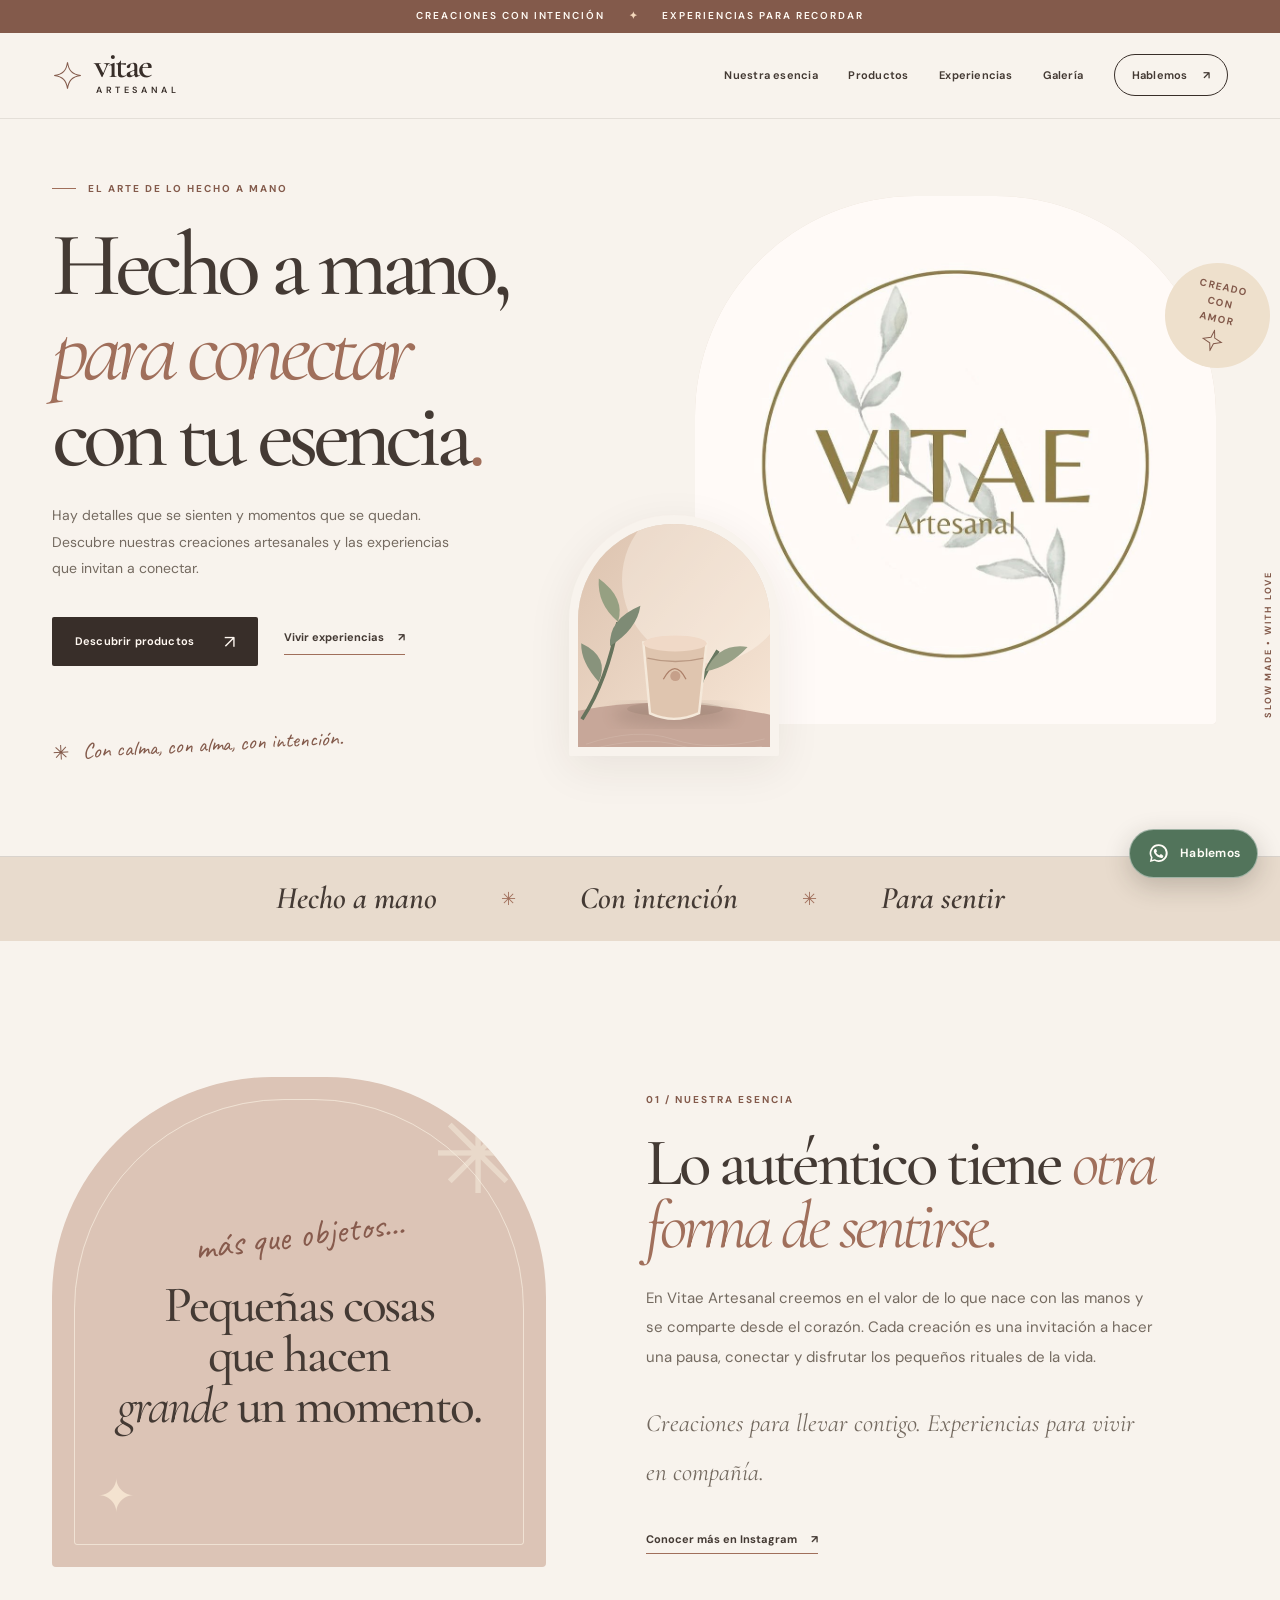
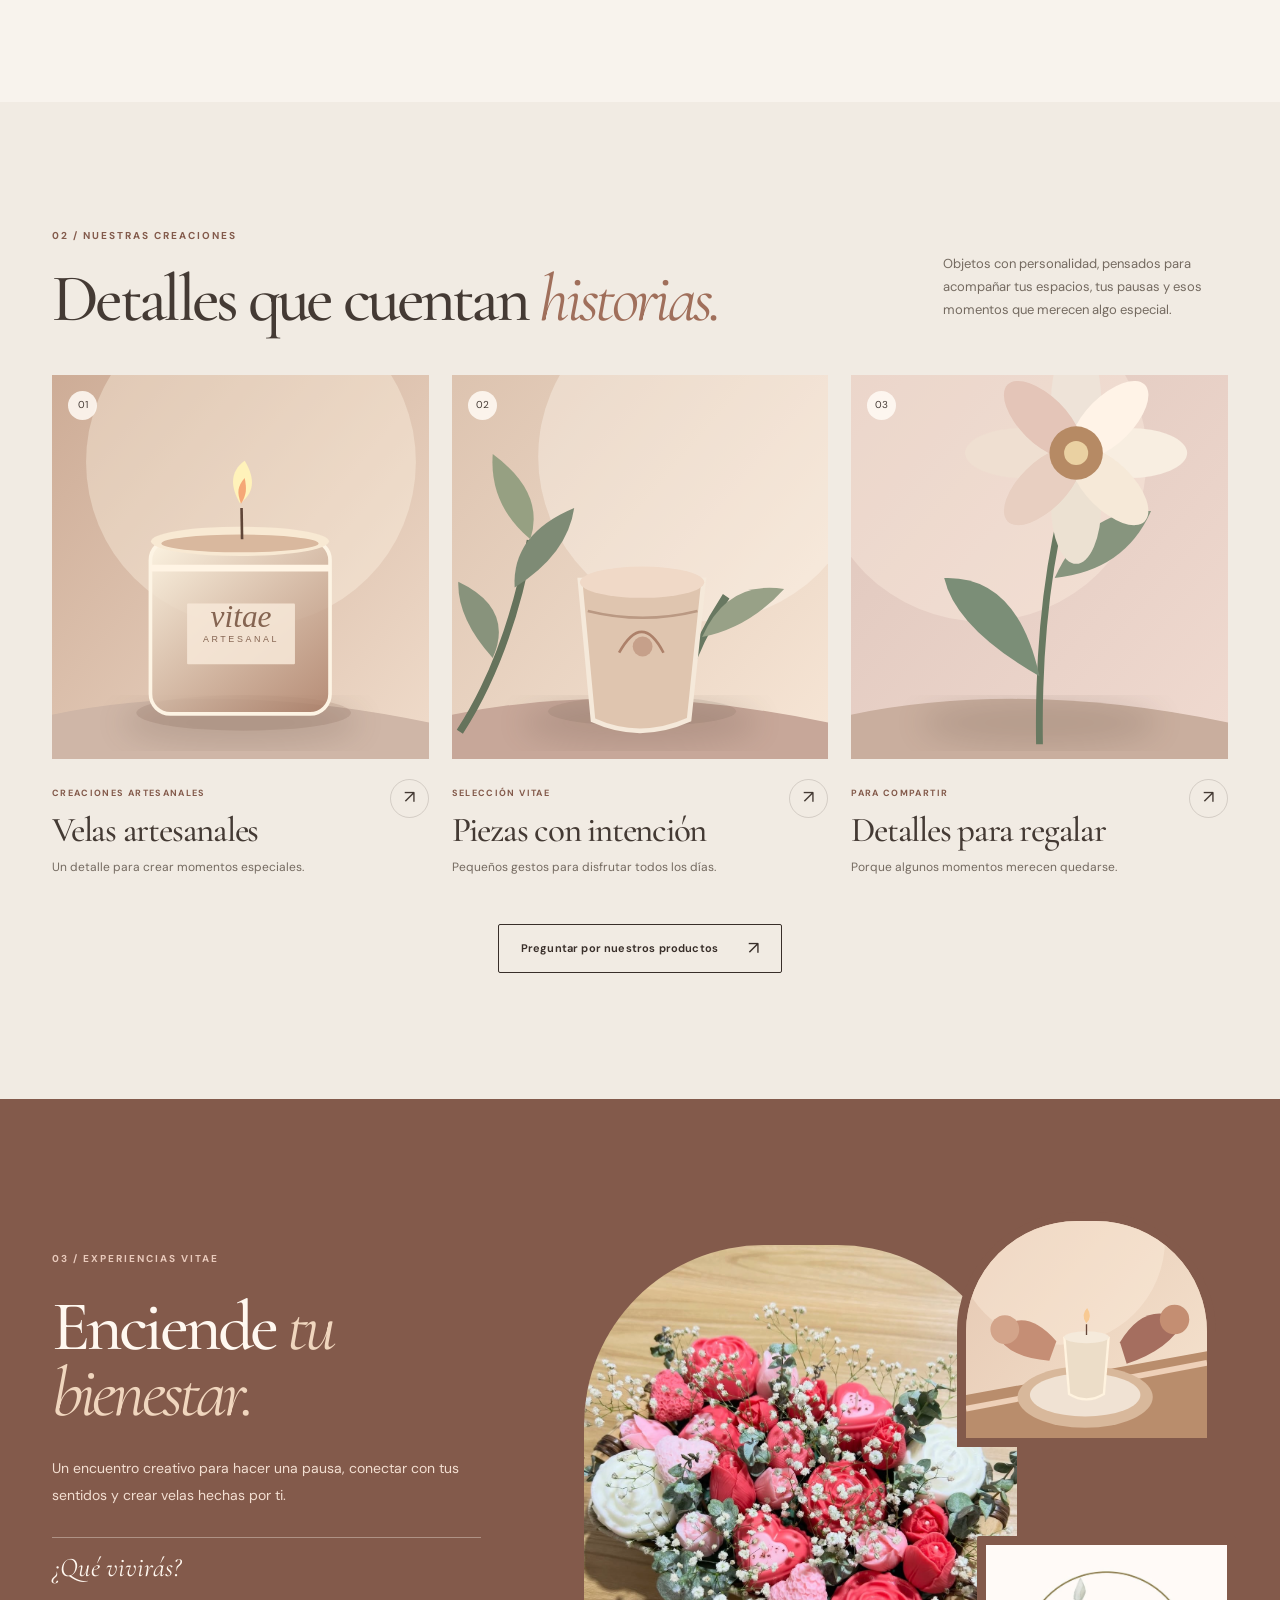
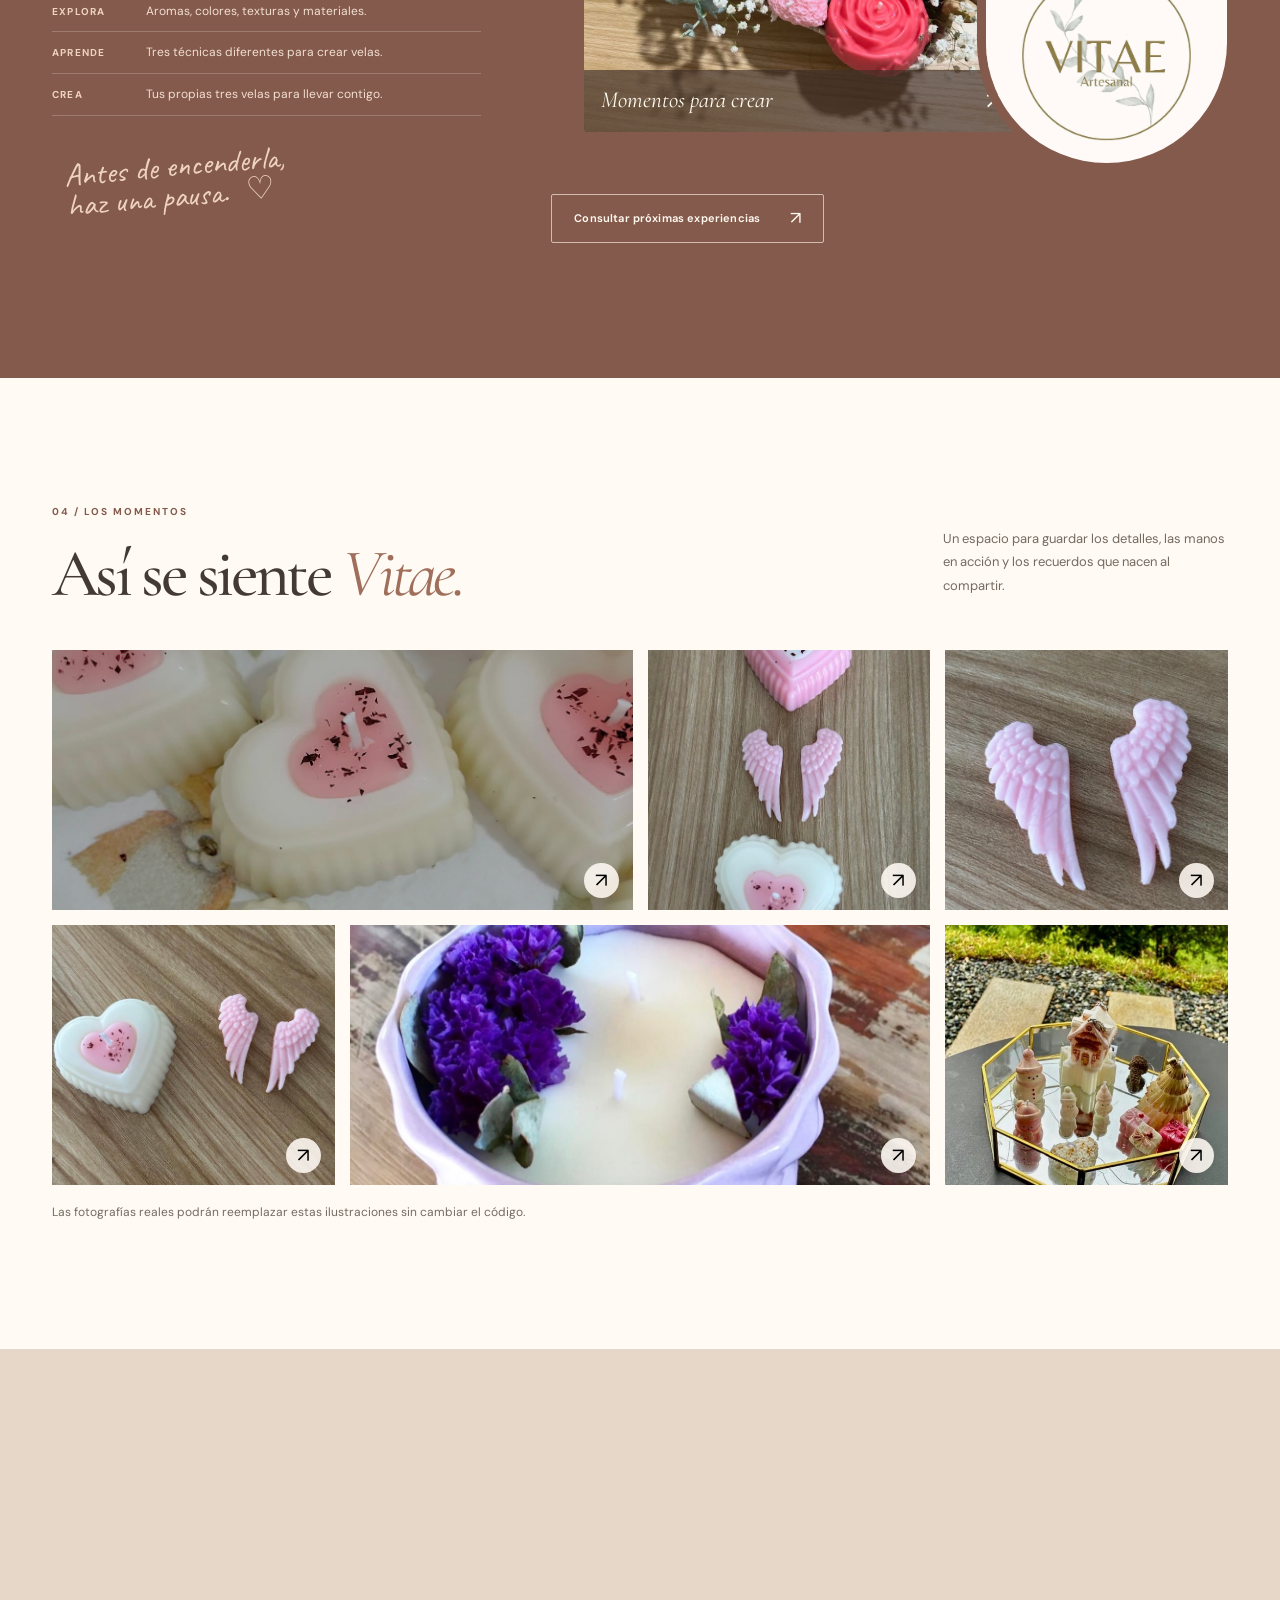
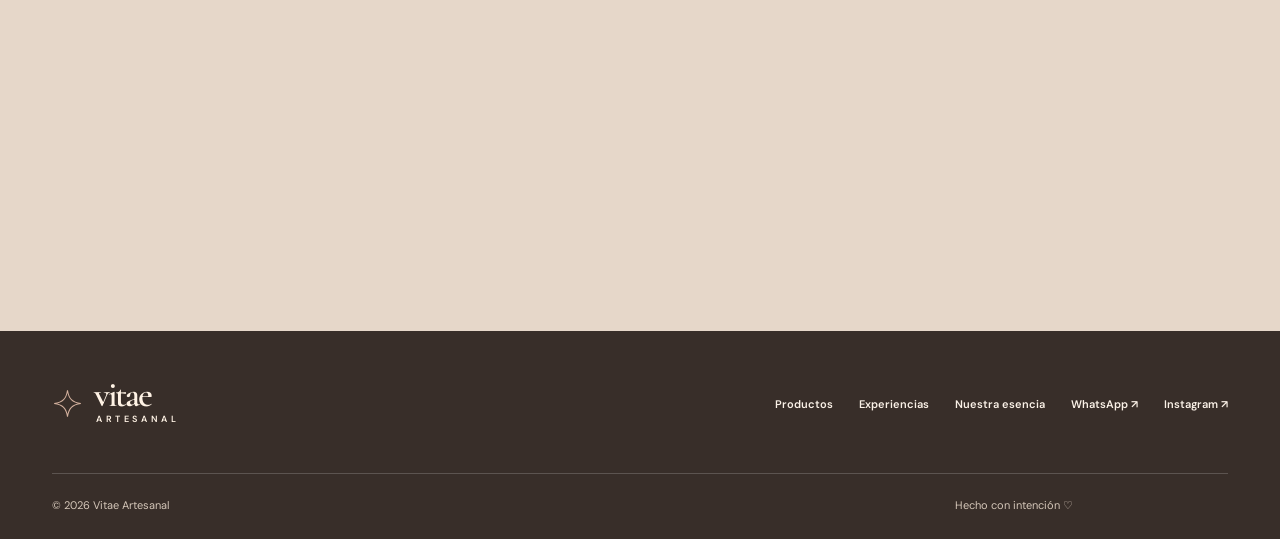
==== index.html @ 580fe1fd "Feat: version 1.0" ====
<!doctype html>
<html lang="es">
<head>
  <meta charset="utf-8" />
  <meta name="viewport" content="width=device-width, initial-scale=1" />
  <meta name="theme-color" content="#f7f2eb" />
  <meta name="description" content="Vitae Artesanal: creaciones hechas a mano y experiencias para conectar, crear y compartir." />
  <meta property="og:type" content="website" />
  <meta property="og:title" content="Vitae Artesanal | Hecho a mano, para sentir" />
  <meta property="og:description" content="Creaciones artesanales y experiencias para conectar con tu esencia." />
  <!-- Al publicar, añade aquí og:image con una fotografía real y la URL definitiva del sitio. -->
  <title>Vitae Artesanal — Hecho a mano, para sentir</title>
  <link rel="icon" href="assets/imagenes/ilustraciones/favicon.svg" type="image/svg+xml" />
  <link rel="preconnect" href="https://fonts.googleapis.com" />
  <link rel="preconnect" href="https://fonts.gstatic.com" crossorigin />
  <link href="https://fonts.googleapis.com/css2?family=DM+Sans:wght@400;450;500;550;600;650;700&family=Cormorant+Garamond:ital,wght@0,400;0,500;0,600;1,400;1,500;1,600&family=Caveat:wght@500;600&display=swap" rel="stylesheet" />
  <link rel="stylesheet" href="assets/css/estilos.css" />
  <script src="assets/js/main.js" defer></script>
</head>
<body>
  <a class="skip-link" href="#contenido">Saltar al contenido</a>
  <div class="topline">Creaciones con intención <span aria-hidden="true">✦</span> experiencias para recordar</div>

  <header class="site-header" id="inicio">
    <div class="container nav-wrap">
      <a class="brand" href="#inicio" aria-label="Vitae Artesanal, ir al inicio">
        <svg class="brand-mark" aria-hidden="true" viewBox="0 0 35 35"><path d="M17.5 2.5C18.8 12.1 22.9 16.2 32.5 17.5 22.9 18.8 18.8 22.9 17.5 32.5 16.2 22.9 12.1 18.8 2.5 17.5 12.1 16.2 16.2 12.1 17.5 2.5Z" fill="none" stroke="currentColor" stroke-width="1.15"/></svg>
        <span class="brand-type">vitae<span>artesanal</span></span>
      </a>
      <button class="menu-toggle" type="button" aria-label="Abrir menú" aria-expanded="false" aria-controls="main-nav">
        <span></span><span></span><span></span>
      </button>
      <nav class="main-nav" id="main-nav" aria-label="Navegación principal">
        <a href="#esencia">Nuestra esencia</a>
        <a href="#productos">Productos</a>
        <a href="#experiencias">Experiencias</a>
        <a href="#galeria">Galería</a>
        <a class="nav-contact" href="#contacto">Hablemos <span aria-hidden="true">↗</span></a>
      </nav>
    </div>
  </header>

  <main id="contenido">
    <!-- HERO: sustituye portada.jpg y detalle.jpg en assets/imagenes/ -->
    <section class="hero" aria-labelledby="hero-title">
      <div class="container hero-grid">
        <div class="hero-copy reveal">
          <div class="eyebrow"><span class="eyebrow-line"></span> EL ARTE DE LO HECHO A MANO</div>
          <h1 id="hero-title">Hecho a mano,<br><em>para conectar</em><br>con tu esencia<span class="period">.</span></h1>
          <p>Hay detalles que se sienten y momentos que se quedan. Descubre nuestras creaciones artesanales y las experiencias que invitan a conectar.</p>
          <div class="hero-actions">
            <a class="button button-dark" href="#productos">Descubrir productos <span aria-hidden="true">↗</span></a>
            <a class="text-link" href="#experiencias">Vivir experiencias <span aria-hidden="true">↗</span></a>
          </div>
          <div class="hero-footnote"><span class="star-small" aria-hidden="true">✳</span> Con calma, con alma, con intención.</div>
        </div>
        <div class="hero-visual reveal">
          <div class="hero-photo frame-photo photo-holder">
            <img src="assets/imagenes/ilustraciones/vela.svg" data-photo="assets/imagenes/portada.jpg" alt="Fotografía principal de las creaciones de Vitae Artesanal" fetchpriority="high" />
          </div>
          <div class="hero-stamp" aria-hidden="true"><span>CREADO<br>CON<br>AMOR</span><svg viewBox="0 0 26 26"><path d="m13 1 2.2 8.6L24 13l-8.8 3.4L13 25l-2.3-8.6L2 13l8.7-3.4Z" fill="none" stroke="currentColor" stroke-width="1.2"/></svg></div>
          <div class="hero-inset frame-photo photo-holder">
            <img src="assets/imagenes/ilustraciones/detalle.svg" data-photo="assets/imagenes/detalle.jpg" alt="Detalle de una creación artesanal" />
          </div>
          <span class="hero-vertical" aria-hidden="true">SLOW MADE • WITH LOVE</span>
        </div>
      </div>
      <div class="hero-bottom"></div>
    </section>

    <div class="values-strip" aria-label="Los valores de Vitae">
      <div class="container values-content"><span>Hecho a mano</span><span class="value-spark">✳</span><span>Con intención</span><span class="value-spark">✳</span><span>Para sentir</span></div>
    </div>

    <section class="section about-section" id="esencia" aria-labelledby="about-title">
      <div class="container about-grid">
        <div class="about-art reveal">
          <span class="oversize-flower" aria-hidden="true">✳</span>
          <div class="about-art-inner"><span class="handwritten">más que objetos...</span><p>Pequeñas cosas<br>que hacen<br><em>grande</em> un momento.</p></div>
          <span class="small-flower" aria-hidden="true">✦</span>
        </div>
        <div class="about-copy reveal">
          <p class="kicker">01 / NUESTRA ESENCIA</p>
          <h2 id="about-title">Lo auténtico tiene <em>otra forma de sentirse.</em></h2>
          <p>En Vitae Artesanal creemos en el valor de lo que nace con las manos y se comparte desde el corazón. Cada creación es una invitación a hacer una pausa, conectar y disfrutar los pequeños rituales de la vida.</p>
          <p class="about-note">Creaciones para llevar contigo. Experiencias para vivir en compañía.</p>
          <a href="https://www.instagram.com/vitae_artesanal/" class="underlined-link" target="_blank" rel="noopener noreferrer">Conocer más en Instagram <span aria-hidden="true">↗</span></a>
        </div>
      </div>
    </section>

    <!-- PRODUCTOS: títulos y descripciones editoriales de muestra hasta validar el catálogo real. -->
    <section class="section products-section" id="productos" aria-labelledby="products-title">
      <div class="container">
        <div class="section-heading reveal">
          <div><p class="kicker">02 / NUESTRAS CREACIONES</p><h2 id="products-title">Detalles que cuentan <em>historias.</em></h2></div>
          <p>Objetos con personalidad, pensados para acompañar tus espacios, tus pausas y esos momentos que merecen algo especial.</p>
        </div>
        <div class="product-grid">
          <article class="product-card reveal">
            <div class="product-image photo-holder">
              <img src="assets/imagenes/ilustraciones/vela.svg" data-photo="assets/imagenes/productos/producto-01.jpg" alt="Creación artesanal de Vitae, fotografía de producto 1" loading="lazy" />
              <span class="product-number">01</span>
            </div>
            <div class="product-info"><div><span class="micro-label">Creaciones artesanales</span><h3>Velas artesanales</h3><p>Un detalle para crear momentos especiales.</p></div><a class="round-arrow" href="https://wa.me/573175028943?text=Hola%2C%20quisiera%20conocer%20m%C3%A1s%20sobre%20los%20productos%20de%20Vitae%20Artesanal." aria-label="Consultar por productos de Vitae Artesanal en WhatsApp" target="_blank" rel="noopener noreferrer">↗</a></div>
          </article>
          <article class="product-card reveal">
            <div class="product-image photo-holder">
              <img src="assets/imagenes/ilustraciones/detalle.svg" data-photo="assets/imagenes/productos/producto-02.jpg" alt="Creación artesanal de Vitae, fotografía de producto 2" loading="lazy" />
              <span class="product-number">02</span>
            </div>
            <div class="product-info"><div><span class="micro-label">Selección Vitae</span><h3>Piezas con intención</h3><p>Pequeños gestos para disfrutar todos los días.</p></div><a class="round-arrow" href="https://wa.me/573175028943?text=Hola%2C%20quisiera%20conocer%20m%C3%A1s%20sobre%20los%20productos%20de%20Vitae%20Artesanal." aria-label="Consultar por productos de Vitae Artesanal en WhatsApp" target="_blank" rel="noopener noreferrer">↗</a></div>
          </article>
          <article class="product-card reveal">
            <div class="product-image photo-holder">
              <img src="assets/imagenes/ilustraciones/floral.svg" data-photo="assets/imagenes/productos/producto-03.jpg" alt="Creación artesanal de Vitae, fotografía de producto 3" loading="lazy" />
              <span class="product-number">03</span>
            </div>
            <div class="product-info"><div><span class="micro-label">Para compartir</span><h3>Detalles para regalar</h3><p>Porque algunos momentos merecen quedarse.</p></div><a class="round-arrow" href="https://wa.me/573175028943?text=Hola%2C%20quisiera%20conocer%20m%C3%A1s%20sobre%20los%20productos%20de%20Vitae%20Artesanal." aria-label="Consultar por productos de Vitae Artesanal en WhatsApp" target="_blank" rel="noopener noreferrer">↗</a></div>
          </article>
        </div>
        <div class="section-end-link"><a class="button button-outline" href="https://wa.me/573175028943?text=Hola%2C%20quisiera%20conocer%20m%C3%A1s%20sobre%20los%20productos%20de%20Vitae%20Artesanal." target="_blank" rel="noopener noreferrer">Preguntar por nuestros productos <span aria-hidden="true">↗</span></a></div>
      </div>
    </section>

    <!-- EXPERIENCIAS: galería destacada. Puedes mostrar hasta 3 imágenes diferentes aquí. -->
    <section class="experiences-section" id="experiencias" aria-labelledby="experiences-title">
      <div class="container experiences-grid">
        <div class="experience-copy reveal">
          <p class="kicker kicker-light">03 / EXPERIENCIAS VITAE</p>
          <h2 id="experiences-title">Enciende <em>tu bienestar.</em></h2>
          <p>Un encuentro creativo para hacer una pausa, conectar con tus sentidos y crear velas hechas por ti.</p>
          <div class="experience-offer">
            <h3>¿Qué vivirás?</h3>
            <ul>
              <li><span>Explora</span><p>Aromas, colores, texturas y materiales.</p></li>
              <li><span>Aprende</span><p>Tres técnicas diferentes para crear velas.</p></li>
              <li><span>Crea</span><p>Tus propias tres velas para llevar contigo.</p></li>
            </ul>
          </div>
          <div class="script-note">Antes de encenderla,<br>haz una pausa. <span aria-hidden="true">♡</span></div>
        </div>
        <div class="experience-visual-stack reveal">
          <div class="experience-collage">
            <figure class="experience-main photo-holder">
              <img src="assets/imagenes/ilustraciones/experiencia.svg" data-photo="assets/imagenes/experiencias/experiencia-01.jpg" alt="Fotografía principal de una experiencia de Vitae Artesanal" loading="lazy" />
              <figcaption>Momentos para crear <span>↗</span></figcaption>
            </figure>
            <figure class="experience-small experience-small-one photo-holder"><img src="assets/imagenes/ilustraciones/mesa.svg" data-photo="assets/imagenes/experiencias/experiencia-02.jpg" alt="Personas compartiendo una experiencia artesanal" loading="lazy" /></figure>
            <figure class="experience-small experience-small-two photo-holder"><img src="assets/imagenes/ilustraciones/recuerdo.svg" data-photo="assets/imagenes/experiencias/experiencia-03.jpg" alt="Detalles de una experiencia creativa" loading="lazy" /></figure>
          </div>
          <a class="button experience-cta" href="https://wa.me/573175028943?text=Hola%2C%20quisiera%20conocer%20m%C3%A1s%20sobre%20las%20experiencias%20de%20Vitae%20Artesanal." target="_blank" rel="noopener noreferrer">Consultar próximas experiencias <span aria-hidden="true">↗</span></a>
        </div>
      </div>
    </section>

    <!-- GALERÍA: 6 fotos reales, idealmente de personas, manos, procesos y resultado de experiencias. -->
    <section class="section gallery-section" id="galeria" aria-labelledby="gallery-title">
      <div class="container">
        <div class="gallery-heading reveal"><div><p class="kicker">04 / LOS MOMENTOS</p><h2 id="gallery-title">Así se siente <em>Vitae.</em></h2></div><p>Un espacio para guardar los detalles, las manos en acción y los recuerdos que nacen al compartir.</p></div>
        <div class="gallery-grid">
          <button type="button" class="gallery-photo gallery-wide photo-holder reveal" aria-label="Ampliar imagen 1 de la galería" data-lightbox><img src="assets/imagenes/ilustraciones/experiencia.svg" data-photo="assets/imagenes/galeria/galeria-01.jpg" alt="Momentos compartidos en Vitae Artesanal" loading="lazy"><span class="gallery-zoom" aria-hidden="true">↗</span></button>
          <button type="button" class="gallery-photo photo-holder reveal" aria-label="Ampliar imagen 2 de la galería" data-lightbox><img src="assets/imagenes/ilustraciones/mesa.svg" data-photo="assets/imagenes/galeria/galeria-02.jpg" alt="Proceso creativo de una experiencia" loading="lazy"><span class="gallery-zoom" aria-hidden="true">↗</span></button>
          <button type="button" class="gallery-photo photo-holder reveal" aria-label="Ampliar imagen 3 de la galería" data-lightbox><img src="assets/imagenes/ilustraciones/detalle.svg" data-photo="assets/imagenes/galeria/galeria-03.jpg" alt="Detalle de una pieza artesanal" loading="lazy"><span class="gallery-zoom" aria-hidden="true">↗</span></button>
          <button type="button" class="gallery-photo photo-holder reveal" aria-label="Ampliar imagen 4 de la galería" data-lightbox><img src="assets/imagenes/ilustraciones/floral.svg" data-photo="assets/imagenes/galeria/galeria-04.jpg" alt="Detalle floral y artesanal" loading="lazy"><span class="gallery-zoom" aria-hidden="true">↗</span></button>
          <button type="button" class="gallery-photo gallery-wide photo-holder reveal" aria-label="Ampliar imagen 5 de la galería" data-lightbox><img src="assets/imagenes/ilustraciones/recuerdo.svg" data-photo="assets/imagenes/galeria/galeria-05.jpg" alt="Recuerdos de una experiencia Vitae" loading="lazy"><span class="gallery-zoom" aria-hidden="true">↗</span></button>
          <button type="button" class="gallery-photo photo-holder reveal" aria-label="Ampliar imagen 6 de la galería" data-lightbox><img src="assets/imagenes/ilustraciones/vela.svg" data-photo="assets/imagenes/galeria/galeria-06.jpg" alt="Creación de Vitae Artesanal" loading="lazy"><span class="gallery-zoom" aria-hidden="true">↗</span></button>
        </div>
        <p class="gallery-caption">Las fotografías reales podrán reemplazar estas ilustraciones sin cambiar el código.</p>
      </div>
    </section>

    <section class="contact-section" id="contacto" aria-labelledby="contact-title">
      <div class="container contact-inner reveal">
        <span class="contact-spark" aria-hidden="true">✳</span>
        <p class="kicker">05 / CONECTEMOS</p>
        <h2 id="contact-title">Lo bonito empieza con <em>un hola.</em></h2>
        <p>¿Te gustó una creación? ¿Quieres conocer nuestras experiencias? Nos encantará leerte.</p>
        <a class="button button-dark" href="https://wa.me/573175028943?text=Hola%2C%20quisiera%20recibir%20informaci%C3%B3n%20sobre%20Vitae%20Artesanal." target="_blank" rel="noopener noreferrer">Escríbenos por WhatsApp <span aria-hidden="true">↗</span></a>
      </div>
    </section>
  </main>

  <footer class="site-footer">
    <div class="container footer-top"><a class="brand brand-footer" href="#inicio" aria-label="Vitae Artesanal, volver al inicio"><svg class="brand-mark" aria-hidden="true" viewBox="0 0 35 35"><path d="M17.5 2.5C18.8 12.1 22.9 16.2 32.5 17.5 22.9 18.8 18.8 22.9 17.5 32.5 16.2 22.9 12.1 18.8 2.5 17.5 12.1 16.2 16.2 12.1 17.5 2.5Z" fill="none" stroke="currentColor" stroke-width="1.15"/></svg><span class="brand-type">vitae<span>artesanal</span></span></a><div class="footer-links"><a href="#productos">Productos</a><a href="#experiencias">Experiencias</a><a href="#esencia">Nuestra esencia</a><a href="https://wa.me/573175028943?text=Hola%2C%20quisiera%20recibir%20informaci%C3%B3n%20sobre%20Vitae%20Artesanal." target="_blank" rel="noopener noreferrer">WhatsApp ↗</a><a href="https://www.instagram.com/vitae_artesanal/" target="_blank" rel="noopener noreferrer">Instagram ↗</a></div></div>
    <div class="container footer-bottom"><span>© <span id="year">2026</span> Vitae Artesanal</span><span>Hecho con intención ♡</span></div>
  </footer>

  <a class="whatsapp-float" href="https://wa.me/573175028943?text=Hola%2C%20quisiera%20recibir%20informaci%C3%B3n%20sobre%20Vitae%20Artesanal." target="_blank" rel="noopener noreferrer" aria-label="Escribir a Vitae Artesanal por WhatsApp">
    <svg viewBox="0 0 32 32" aria-hidden="true" focusable="false"><path d="M16 3.2A12.3 12.3 0 0 0 5.4 21.7L4 27.9l6.4-1.7A12.3 12.3 0 1 0 16 3.2Zm0 22.3c-1.8 0-3.5-.5-5-1.4l-.4-.2-3.8 1 1-3.7-.3-.4A10 10 0 1 1 16 25.5Zm5.5-7.5c-.3-.2-1.8-.9-2.1-1s-.5-.2-.7.2-.8 1-1 1.2-.4.2-.7.1a8.2 8.2 0 0 1-2.5-1.5 9.3 9.3 0 0 1-1.7-2.1c-.2-.3 0-.5.2-.7l.5-.6.3-.5c.1-.2 0-.4 0-.6l-1-2.3c-.2-.6-.5-.5-.7-.5h-.6c-.2 0-.6.1-.9.4s-1.2 1.2-1.2 2.8 1.2 3.2 1.4 3.4c.2.2 2.4 3.6 5.8 5 .8.4 1.4.6 1.9.7.8.3 1.5.2 2 .1.6-.1 1.8-.7 2-1.4.3-.7.3-1.3.2-1.4-.1-.2-.3-.3-.6-.5Z" fill="currentColor"/></svg>
    <span>Hablemos</span>
  </a>
  <dialog class="lightbox" aria-label="Fotografía ampliada"><button class="lightbox-close" type="button" aria-label="Cerrar imagen">✕</button><img src="" alt=""/><p class="lightbox-caption"></p></dialog>
</body>
</html>
---- assets/css/estilos.css ----
:root {
  --paper: #f8f3ed;
  --ivory: #fffaf4;
  --cream: #eee3d5;
  --blush: #e4cbc0;
  --clay: #a06f5b;
  --clay-dark: #835a4b;
  --sage: #a5aaa0;
  --cocoa: #443a34;
  --dark: #382e29;
  --muted: #746a60;
  --line: rgba(68, 58, 52, .17);
  --serif: 'Cormorant Garamond', Georgia, 'Times New Roman', serif;
  --sans: 'DM Sans', 'Helvetica Neue', Arial, sans-serif;
  --script: 'Caveat', 'Brush Script MT', cursive;
  --ease: cubic-bezier(.22, 1, .36, 1);
}
*,*::before,*::after {box-sizing:border-box}
html {scroll-behavior:smooth; scroll-padding-top:88px; overflow-x:clip}
body {margin:0;background:var(--paper);color:var(--cocoa);font-family:var(--sans);font-size:15px;line-height:1.65;-webkit-font-smoothing:antialiased}
body.menu-open {overflow:hidden}
img {max-width:100%;display:block}
a {color:inherit;text-decoration:none}
button {font:inherit;cursor:pointer}
button,a {-webkit-tap-highlight-color:transparent}
button:focus-visible,a:focus-visible {outline:2px solid var(--clay);outline-offset:5px}
h1,h2,h3,p,figure {margin:0}
h1,h2,h3 {font-weight:500}
.container {width:min(100% - 104px,1232px);margin-inline:auto}
.skip-link {position:fixed;left:18px;top:-80px;z-index:400;background:var(--dark);color:white;padding:12px 18px}
.skip-link:focus {top:12px}
.topline {background:var(--clay-dark);color:#fffbf5;text-align:center;padding:8px 16px;font-size:10px;font-weight:600;letter-spacing:.19em;text-transform:uppercase}
.topline span {padding:0 20px;color:#f3d7bb}
.site-header {position:sticky;z-index:100;top:0;background:rgba(248,243,237,.96);border-bottom:1px solid rgba(68,58,52,.11);backdrop-filter:blur(14px)}
.nav-wrap {min-height:85px;display:flex;align-items:center;justify-content:space-between;gap:28px}
.brand {display:inline-flex;align-items:center;gap:11px;flex:none;color:var(--dark)}
.brand-mark {width:31px;height:31px;color:var(--clay-dark)}
.brand-type {font-family:var(--serif);font-size:36px;line-height:.65;letter-spacing:-.065em;font-weight:600;display:flex;flex-direction:column}
.brand-type span {font:600 9px/1.2 var(--sans);text-transform:uppercase;letter-spacing:.4em;margin-left:2px;margin-top:7px}
.main-nav {display:flex;align-items:center;gap:clamp(17px,2.4vw,38px)}
.main-nav a {font-size:11px;font-weight:650;letter-spacing:.02em;transition:color .2s}
.main-nav a:hover {color:var(--clay)}
.main-nav .nav-contact {border:1px solid var(--dark);padding:11px 17px;border-radius:100px}
.nav-contact span {padding-left:12px}
.menu-toggle {display:none;appearance:none;background:none;border:0;padding:12px;min-width:44px;min-height:44px}
.menu-toggle span {display:block;width:24px;height:1.5px;margin:5px auto;background:var(--dark);transition:transform .2s,opacity .2s}
.hero {background:var(--paper);overflow:hidden}
.hero-grid {min-height:670px;display:grid;grid-template-columns:minmax(0,.9fr) minmax(0,1fr);gap:clamp(20px,3vw,40px);align-items:center;padding-top:62px;padding-bottom:85px}
.hero-copy {position:relative;z-index:2;padding-right:16px;padding-bottom:14px}
.eyebrow,.kicker {font-size:10px;font-weight:700;letter-spacing:.2em;color:var(--clay-dark);text-transform:uppercase}
.eyebrow {display:flex;align-items:center;gap:12px}
.eyebrow-line {width:24px;height:1px;background:var(--clay)}
h1,h2 {font-family:var(--serif);letter-spacing:-.055em;line-height:.94}
h1 {font-size:clamp(73px,7.1vw,113px);margin:26px 0 23px;letter-spacing:-.065em}
h1 em,h2 em {font-weight:400;color:var(--clay);font-style:italic}
.period {color:var(--clay)}
.hero-copy>p {max-width:400px;font-size:14px;color:var(--muted);line-height:1.9}
.hero-actions {display:flex;flex-wrap:wrap;align-items:center;gap:26px;margin-top:35px}
.button {display:inline-flex;align-items:center;justify-content:space-between;gap:30px;min-height:49px;padding:13px 22px;font-size:11px;font-weight:650;letter-spacing:.015em;transition:transform .25s var(--ease),background .25s,color .25s;border:1px solid transparent;border-radius:2px}
.button:hover {transform:translateY(-3px)}
.button span {font-size:18px;font-weight:400;line-height:1}
.button-dark {color:#fff8f1;background:var(--dark)}
.button-dark:hover {background:var(--clay-dark)}
.button-outline {border-color:var(--dark);background:transparent;color:var(--dark)}
.button-outline:hover {background:var(--dark);color:white}
.button-cream {background:var(--paper);color:var(--dark)}
.button-cream:hover {background:white}
.text-link,.underlined-link {font-size:11px;font-weight:700;border-bottom:1px solid var(--clay);padding-bottom:7px;white-space:nowrap}
.text-link span,.underlined-link span {padding-left:11px}
.hero-footnote {font-family:var(--script);font-size:22px;margin-top:55px;color:var(--clay-dark);transform:rotate(-3deg)}
.star-small {font:20px var(--sans);margin-right:8px}
.hero-visual {position:relative;height:560px;min-width:0}
.frame-photo {overflow:hidden;background:#e4d8ca}
.frame-photo img,.product-image img,.experience-collage img,.gallery-photo img {width:100%;height:100%;object-fit:cover;transition:transform .7s var(--ease)}
.hero-photo {position:absolute;left:11%;right:2%;top:0;bottom:32px;border-radius:220px 220px 3px 3px}
.hero-photo img {object-position:center 53%}
.hero-inset {position:absolute;width:35%;height:43%;left:-10%;bottom:0;border:9px solid var(--paper);border-radius:130px 130px 2px 2px;box-shadow:0 12px 45px rgba(45,36,29,.08)}
.hero-stamp {position:absolute;z-index:3;right:-7%;top:12%;width:105px;height:105px;border-radius:100%;background:#eee0cc;display:flex;flex-direction:column;align-items:center;justify-content:center;transform:rotate(13deg);font-size:10px;letter-spacing:.13em;line-height:1.6;text-align:center;font-weight:700;color:var(--clay-dark)}
.hero-stamp svg {height:22px;width:22px;margin-top:3px}
.hero-vertical {position:absolute;right:-8%;bottom:38px;transform:rotate(-90deg) translateX(100%);transform-origin:right bottom;font-size:9px;letter-spacing:.2em;font-weight:700;color:var(--clay-dark)}
.hero-bottom {height:1px;background:var(--line)}
.values-strip {background:#e8dbcd}
.values-content {display:flex;align-items:center;justify-content:center;gap:clamp(18px,5vw,80px);min-height:84px;text-align:center}
.values-content span:not(.value-spark) {font-family:var(--serif);font-size:clamp(20px,2.45vw,32px);font-weight:600;font-style:italic;white-space:nowrap}
.value-spark {font-size:18px;color:var(--clay)}
.section {padding:126px 0}
.about-grid {display:grid;grid-template-columns:minmax(0,.85fr) minmax(0,1fr);align-items:center;gap:clamp(38px,8vw,100px)}
.about-art {min-height:490px;position:relative;background:#dcc4b6;display:flex;align-items:center;justify-content:center;overflow:hidden;border-radius:220px 220px 4px 4px}
.about-art::before {content:'';position:absolute;inset:22px;border:1px solid rgba(255,249,236,.56);border-radius:210px 210px 3px 3px}
.about-art-inner {position:relative;z-index:2;text-align:center;padding:38px}
.handwritten {font:36px var(--script);color:#875b4d;display:block;transform:rotate(-7deg);margin-bottom:22px}
.about-art-inner p {font:500 clamp(34px,4vw,58px)/.99 var(--serif);letter-spacing:-.04em}
.about-art-inner em {font-weight:400}
.oversize-flower {position:absolute;top:24px;right:22px;font-size:110px;line-height:1;color:rgba(248,242,227,.46)}
.small-flower {position:absolute;bottom:32px;left:45px;font-size:46px;color:#f4e3d0}
.about-copy {padding:25px 0 25px 0;max-width:520px}
.about-copy h2,.section-heading h2,.gallery-heading h2 {font-size:clamp(50px,5.25vw,83px);margin-top:22px}
.about-copy>p:not(.kicker) {color:var(--muted);line-height:1.95;max-width:510px;margin-top:27px}
.about-copy .about-note {font-family:var(--serif);font-style:italic;font-size:25px;line-height:1.1;color:var(--clay-dark);margin-bottom:30px}
.products-section {background:#f1ebe3}
.section-heading,.gallery-heading {display:flex;justify-content:space-between;align-items:end;gap:90px;margin-bottom:45px}
.section-heading>div,.gallery-heading>div {max-width:750px}
.section-heading>p,.gallery-heading>p {max-width:285px;color:var(--muted);line-height:1.8;font-size:13px;padding-bottom:8px}
.product-grid {display:grid;grid-template-columns:repeat(3,minmax(0,1fr));gap:23px}
.product-image {position:relative;height:clamp(260px,30vw,398px);overflow:hidden;background:#e5d5c6}
.product-card:hover .product-image img {transform:scale(1.05)}
.product-number {position:absolute;top:16px;left:16px;z-index:3;background:rgba(255,250,244,.86);width:29px;height:29px;border-radius:50%;display:grid;place-items:center;font-size:10px}
.product-info {display:flex;align-items:start;justify-content:space-between;gap:8px;padding:20px 0 0}
.micro-label {font-size:9px;letter-spacing:.15em;text-transform:uppercase;color:var(--clay-dark);font-weight:700}
.product-info h3 {font:500 35px/.95 var(--serif);letter-spacing:-.035em;margin:10px 0 11px}
.product-info p {font-size:12px;color:var(--muted)}
.round-arrow {border:1px solid var(--line);width:39px;height:39px;flex:none;border-radius:50%;display:grid;place-items:center;font-size:18px;transition:background .2s,color .2s}
.round-arrow:hover {background:var(--dark);color:white}
.section-end-link {text-align:center;margin-top:46px}
.experiences-section {background:var(--clay-dark);color:#fff8f0;padding:113px 0 135px;overflow:hidden}
.experiences-grid {display:grid;grid-template-columns:minmax(0,2fr) minmax(0,3fr);align-items:center;gap:clamp(18px,4vw,48px)}
.experience-copy {z-index:2;position:relative;padding-right:22px}
.experience-visual-stack {min-width:0}
.kicker-light {color:#e9cabc}
.experience-copy h2 {font-size:clamp(56px,5.5vw,88px);margin-top:27px}
.experience-copy h2 em {color:#f0d6be}
.experience-copy>p:not(.kicker) {font-size:14px;line-height:1.95;color:#f3dfd2;max-width:420px;margin-top:28px}
.experience-offer {margin-top:28px;border-top:1px solid rgba(255,248,240,.35)}
.experience-offer h3 {font:italic 27px/1.1 var(--serif);margin:15px 0 8px;color:#fff8f0}
.experience-offer ul {margin:0;padding:0;list-style:none}
.experience-offer li {display:grid;grid-template-columns:84px minmax(0,1fr);gap:10px;align-items:baseline;padding:11px 0;border-bottom:1px solid rgba(255,248,240,.22)}
.experience-offer li>span {color:#efd2c0;font-size:10px;font-weight:700;letter-spacing:.12em;text-transform:uppercase}
.experience-offer li p {font-size:12px;line-height:1.55;color:#f3dfd2}
.script-note {font:32px/.95 var(--script);color:#efd2c0;transform:rotate(-5deg);margin:27px 0 0 13px}
.script-note span {margin-left:10px}
.experience-cta {max-width:100%;margin-top:22px;background:transparent;border-color:rgba(255,248,240,.62);color:#fff8f0}
.experience-cta:hover {background:rgba(255,248,240,.1)}
.experience-collage {position:relative;height:560px;margin-right:12px}
.experience-collage figure {margin:0;position:absolute;overflow:hidden;background:#ddc0aa}
.experience-main {height:87%;width:65%;top:6%;left:5%;border-radius:180px 180px 2px 2px}
.experience-main figcaption {position:absolute;bottom:0;left:0;right:0;background:rgba(63,46,39,.66);padding:16px 17px;color:#fff9ee;display:flex;justify-content:space-between;font:italic 23px var(--serif)}
.experience-main figcaption span {font-family:var(--sans);font-style:normal}
.experience-small {width:39%;height:42%;border:9px solid var(--clay-dark)}
.experience-small-one {right:0;top:0;border-radius:120px 120px 0 0}
.experience-small-two {right:-3%;bottom:0;border-radius:2px 2px 130px 130px}
.gallery-section {background:#fffaf4}
.gallery-heading {margin-bottom:45px}
.gallery-grid {display:grid;grid-template-columns:repeat(4,minmax(0,1fr));grid-template-rows:260px 260px;gap:15px}
.gallery-photo {border:0;padding:0;position:relative;overflow:hidden;text-align:left;background:#e9d6c3}
.gallery-wide {grid-column:span 2}
.gallery-photo:hover img {transform:scale(1.065)}
.gallery-zoom {position:absolute;z-index:5;right:14px;bottom:12px;width:35px;height:35px;display:grid;place-items:center;background:rgba(255,250,244,.88);font-size:20px;border-radius:50%}
.gallery-caption {margin-top:18px;font-size:12px;color:var(--muted)}
.contact-section {background:#e6d7c9;position:relative;overflow:hidden;text-align:center;padding:102px 0 117px}
.contact-inner {position:relative;max-width:840px}
.contact-spark {position:absolute;left:0;top:15%;font-size:75px;font-weight:300;color:rgba(160,111,91,.3)}
.contact-inner h2 {font-size:clamp(56px,7vw,100px);margin:20px auto 26px;max-width:800px}
.contact-inner>p:not(.kicker) {font-size:14px;line-height:1.8;color:var(--muted);margin:0 auto 33px;max-width:490px}
.site-footer {background:var(--dark);color:#faf1e7;padding:52px 0 25px}
.footer-top {display:flex;justify-content:space-between;align-items:center;gap:30px;padding-bottom:48px}
.brand-footer {color:#fff3e5}
.brand-footer .brand-mark {color:#d5b29f}
.footer-links {display:flex;gap:26px;flex-wrap:wrap}
.footer-links a {font-size:11px;font-weight:600}
.footer-links a:hover {color:#dcbda5}
.footer-bottom {padding-top:22px;padding-right:155px;border-top:1px solid rgba(255,255,255,.18);display:flex;justify-content:space-between;gap:20px;color:#d5c7b9;font-size:11px}
.whatsapp-float {position:fixed;right:max(22px,env(safe-area-inset-right));bottom:max(22px,env(safe-area-inset-bottom));z-index:99;display:flex;align-items:center;gap:10px;padding:12px 17px;border:1px solid rgba(255,255,255,.45);border-radius:999px;background:#52745b;color:#fffdf7;box-shadow:0 8px 26px rgba(43,35,29,.22);font-size:12px;font-weight:650;letter-spacing:.02em;transition:transform .2s,background .2s,box-shadow .2s}
.whatsapp-float:hover {transform:translateY(-3px);background:#3f6549;box-shadow:0 12px 30px rgba(43,35,29,.28)}
.whatsapp-float:focus-visible {outline:3px solid var(--clay);outline-offset:4px}
.whatsapp-float svg {display:block;width:23px;height:23px;flex:none}
body.menu-open .whatsapp-float {visibility:hidden}
.lightbox {border:0;position:fixed;inset:0;max-width:100vw;max-height:100vh;background:transparent;padding:62px 18px 30px;color:white;overflow:hidden}
.lightbox::backdrop {background:rgba(23,18,15,.93)}
.lightbox img {height:min(75vh,850px);max-width:95vw;width:auto;object-fit:contain;margin:auto}
.lightbox-caption {text-align:center;color:#fff4e7;font-size:13px;margin-top:13px}
.lightbox-close {position:fixed;top:19px;right:26px;background:white;border:0;border-radius:50%;width:36px;height:36px;font-size:17px;z-index:10}
.reveal {opacity:0;transform:translateY(20px);transition:opacity .8s var(--ease),transform .8s var(--ease)}
.reveal.is-visible {opacity:1;transform:none}
@media (prefers-reduced-motion:reduce) {html {scroll-behavior:auto}*,*::before,*::after {animation-duration:.01ms!important;transition-duration:.01ms!important}.reveal {opacity:1;transform:none}}
@media (max-width:1090px) {
  .container {width:min(100% - 68px,1232px)}
  .main-nav {gap:16px}
  .hero-grid {min-height:610px}
  h1 {font-size:clamp(65px,7.2vw,86px)}
  .hero-visual {height:495px}
  .about-grid {gap:clamp(32px,6vw,65px)}
  .experiences-grid {gap:18px}
  .experience-collage {height:505px}
}
@media (max-width:760px) {
  html {scroll-padding-top:69px}
  .container {width:min(100% - 38px,600px)}
  .topline {font-size:8px;letter-spacing:.09em;padding:8px 6px}
  .topline span {padding:0 8px}
  .nav-wrap {min-height:69px}
  .brand-type {font-size:30px}
  .brand-type span {font-size:8px}
  .brand-mark {height:27px;width:27px}
  .menu-toggle {display:block;z-index:102}
  .main-nav {position:fixed;top:69px;left:0;right:0;height:calc(100dvh - 69px);background:var(--paper);display:flex;flex-direction:column;align-items:stretch;justify-content:start;gap:0;padding:28px 28px 60px;opacity:0;visibility:hidden;transform:translateY(-6px);transition:opacity .2s,transform .2s,visibility .2s;overflow:auto;z-index:101}
  .main-nav.is-open {opacity:1;visibility:visible;transform:none}
  .main-nav a {padding:17px 0;font:500 34px/1.1 var(--serif);border-bottom:1px solid var(--line)}
  .main-nav .nav-contact {border:0;border-bottom:1px solid var(--line);border-radius:0;padding:17px 0}
  .menu-toggle[aria-expanded='true'] span:first-child {transform:translateY(6.5px) rotate(45deg)}
  .menu-toggle[aria-expanded='true'] span:nth-child(2) {opacity:0}
  .menu-toggle[aria-expanded='true'] span:last-child {transform:translateY(-6.5px) rotate(-45deg)}
  .hero-grid {display:flex;flex-direction:column;align-items:stretch;gap:35px;padding-top:54px;padding-bottom:65px}
  .hero-copy {padding:0}
  h1 {font-size:clamp(67px,12.6vw,94px);margin:21px 0}
  .hero-copy>p {max-width:520px}
  .hero-actions {margin-top:28px;gap:18px}
  .hero-footnote {margin-top:28px;font-size:20px}
  .hero-visual {height:500px;margin:0 24px 0 22px}
  .hero-photo {left:13%;right:0;bottom:30px}
  .hero-inset {left:-6%}
  .hero-stamp {right:-10%;top:7%;width:88px;height:88px;font-size:9px}
  .hero-vertical {display:none}
  .values-content {gap:11px;min-height:76px;justify-content:space-between}
  .values-content span:not(.value-spark) {font-size:clamp(16px,4vw,25px)}
  .value-spark {font-size:12px}
  .section {padding:79px 0}
  .about-grid {display:flex;flex-direction:column;gap:48px}
  .about-art {min-height:390px;width:100%;max-width:500px}
  .about-copy {padding:0}
  .about-copy h2,.section-heading h2,.gallery-heading h2 {font-size:clamp(52px,10vw,76px)}
  .section-heading,.gallery-heading {display:block;margin-bottom:32px}
  .section-heading>p,.gallery-heading>p {max-width:450px;margin-top:23px}
  .product-grid {grid-template-columns:repeat(2,minmax(0,1fr));gap:18px}
  .product-image {height:clamp(215px,47vw,365px)}
  .product-info h3 {font-size:30px}
  .experiences-section {padding:86px 0 95px}
  .experiences-grid {display:block}
  .experience-copy {padding:0 0 50px}
  .experience-copy h2 {font-size:clamp(58px,11vw,82px)}
  .experience-collage {height:500px;margin:0 20px 0 10px}
  .gallery-grid {grid-template-rows:repeat(3,195px);grid-template-columns:repeat(2,minmax(0,1fr));gap:11px}
  .gallery-wide {grid-column:span 1}
  .contact-section {padding:83px 0}
  .contact-spark {font-size:50px;top:-10px;left:0}
  .footer-top {align-items:start;flex-direction:column;gap:45px}
  .footer-links {gap:20px}
  .whatsapp-float {right:max(15px,env(safe-area-inset-right));bottom:max(15px,env(safe-area-inset-bottom));padding:13px;border-radius:50%;width:54px;height:54px;justify-content:center}
  .whatsapp-float span {position:absolute;width:1px;height:1px;padding:0;margin:-1px;overflow:hidden;clip:rect(0,0,0,0);white-space:nowrap;border:0}
}
@media (max-width:440px) {
  .container {width:calc(100% - 34px)}
  h1 {font-size:clamp(57px,14vw,66px)}
  .hero-actions {gap:17px}
  .button {min-height:47px;padding:12px 16px;gap:13px}
  .hero-visual {height:350px;margin:0 18px 0 15px}
  .hero-inset {border-width:6px}
  .hero-stamp {width:70px;height:70px;font-size:8px}
  .hero-stamp svg {width:15px;height:15px}
  .about-art {min-height:335px}
  .about-art-inner p {font-size:40px}
  .product-grid {grid-template-columns:1fr}
  .product-image {height:410px;max-height:113vw}
  .product-info {padding-bottom:15px}
  .experience-collage {height:350px;margin:0 14px 0 5px}
  .experience-main figcaption {font-size:18px;padding:12px}
  .experience-small {border-width:5px}
  .experience-offer li {grid-template-columns:77px minmax(0,1fr);gap:8px}
  .experience-offer li>span {font-size:9px}
  .gallery-grid {grid-template-rows:repeat(3,155px)}
  .gallery-zoom {width:28px;height:28px;font-size:15px}
  .footer-bottom {flex-direction:column;gap:5px;padding-right:0;padding-bottom:67px}
  .footer-links {display:grid;grid-template-columns:1fr 1fr}
}
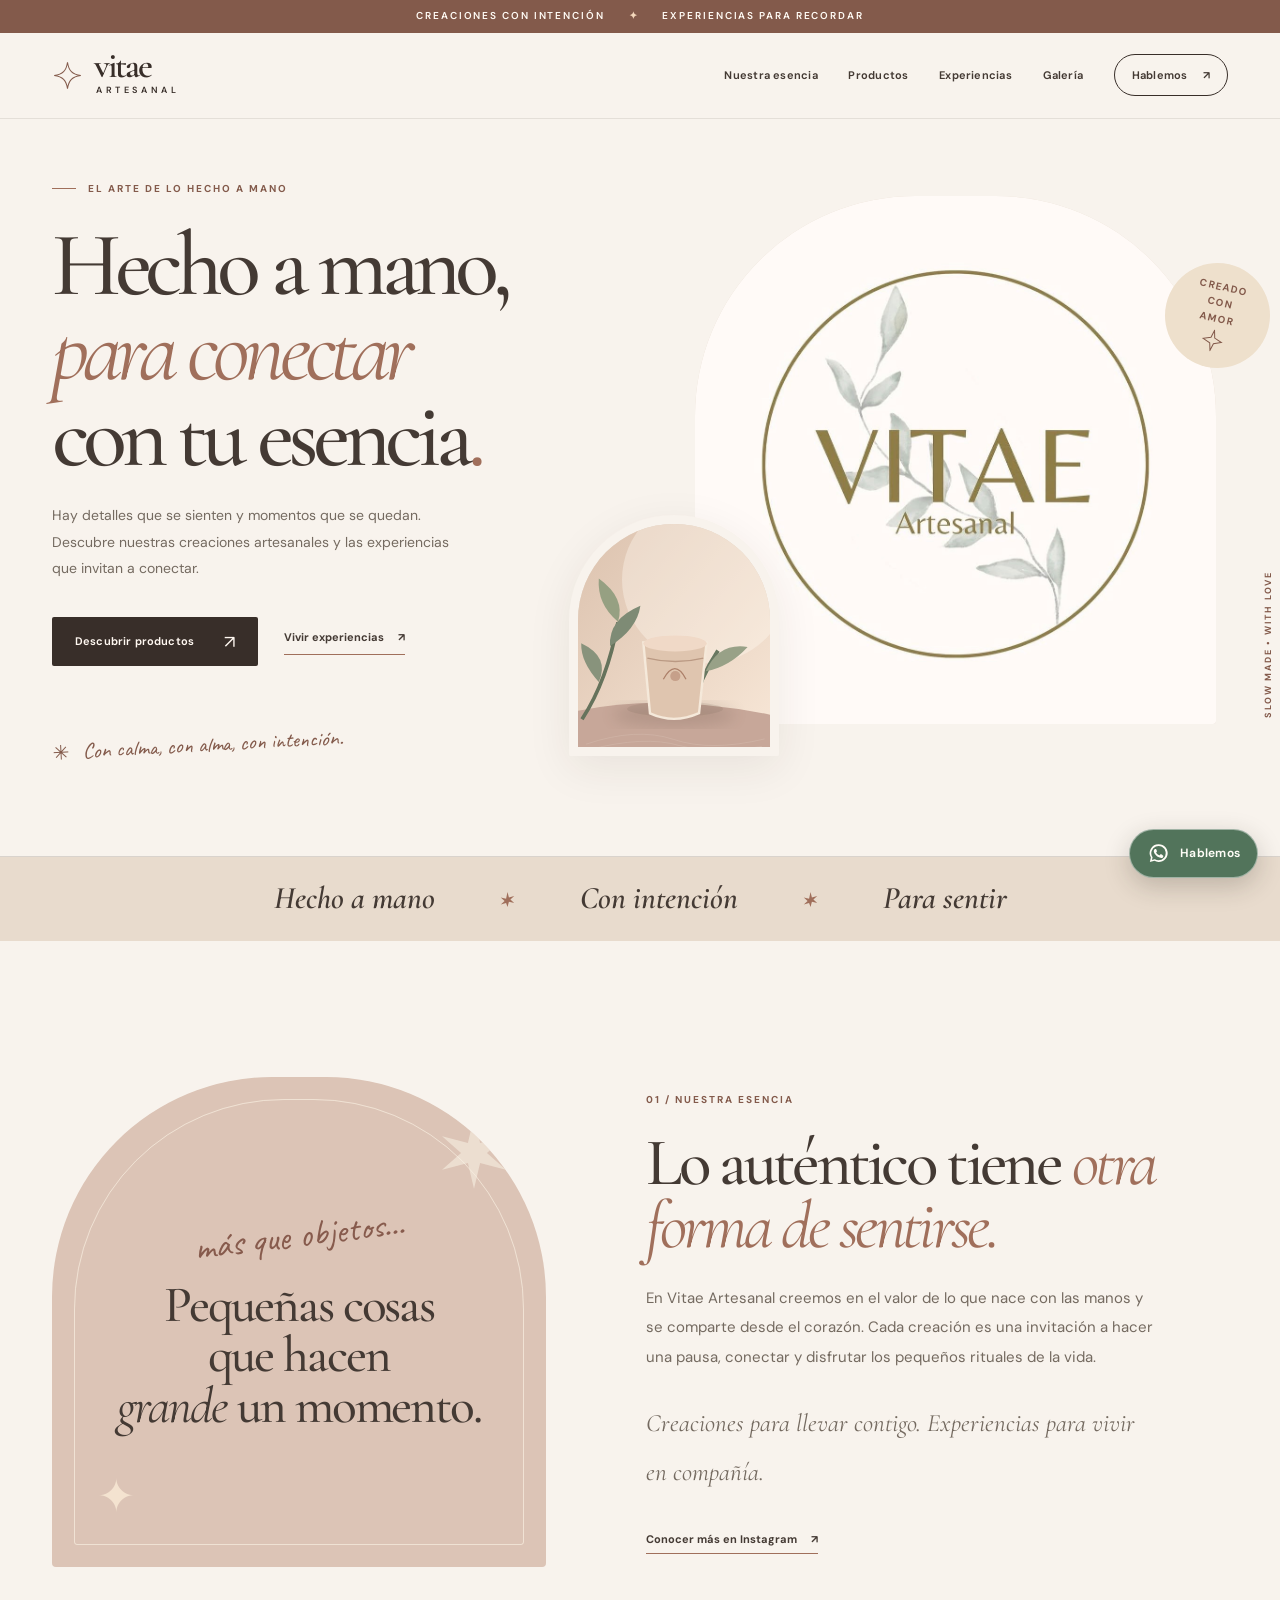
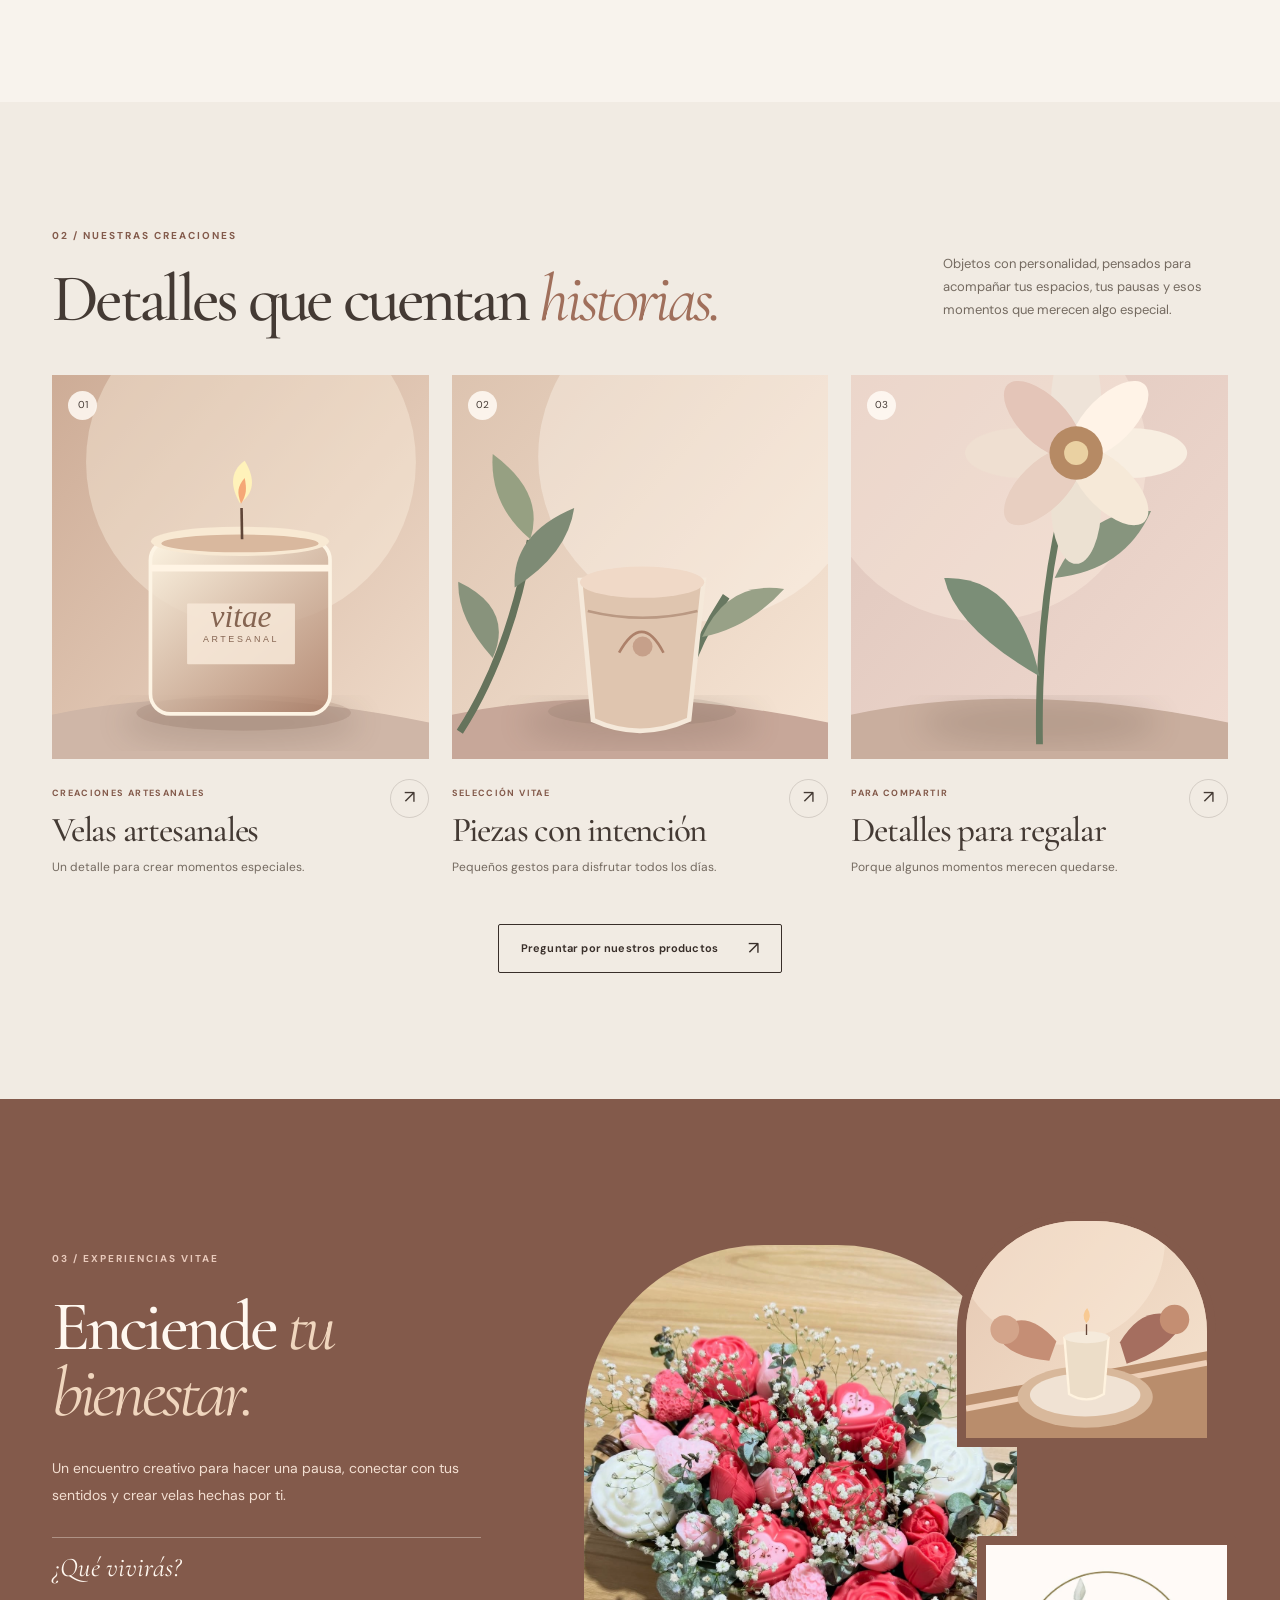
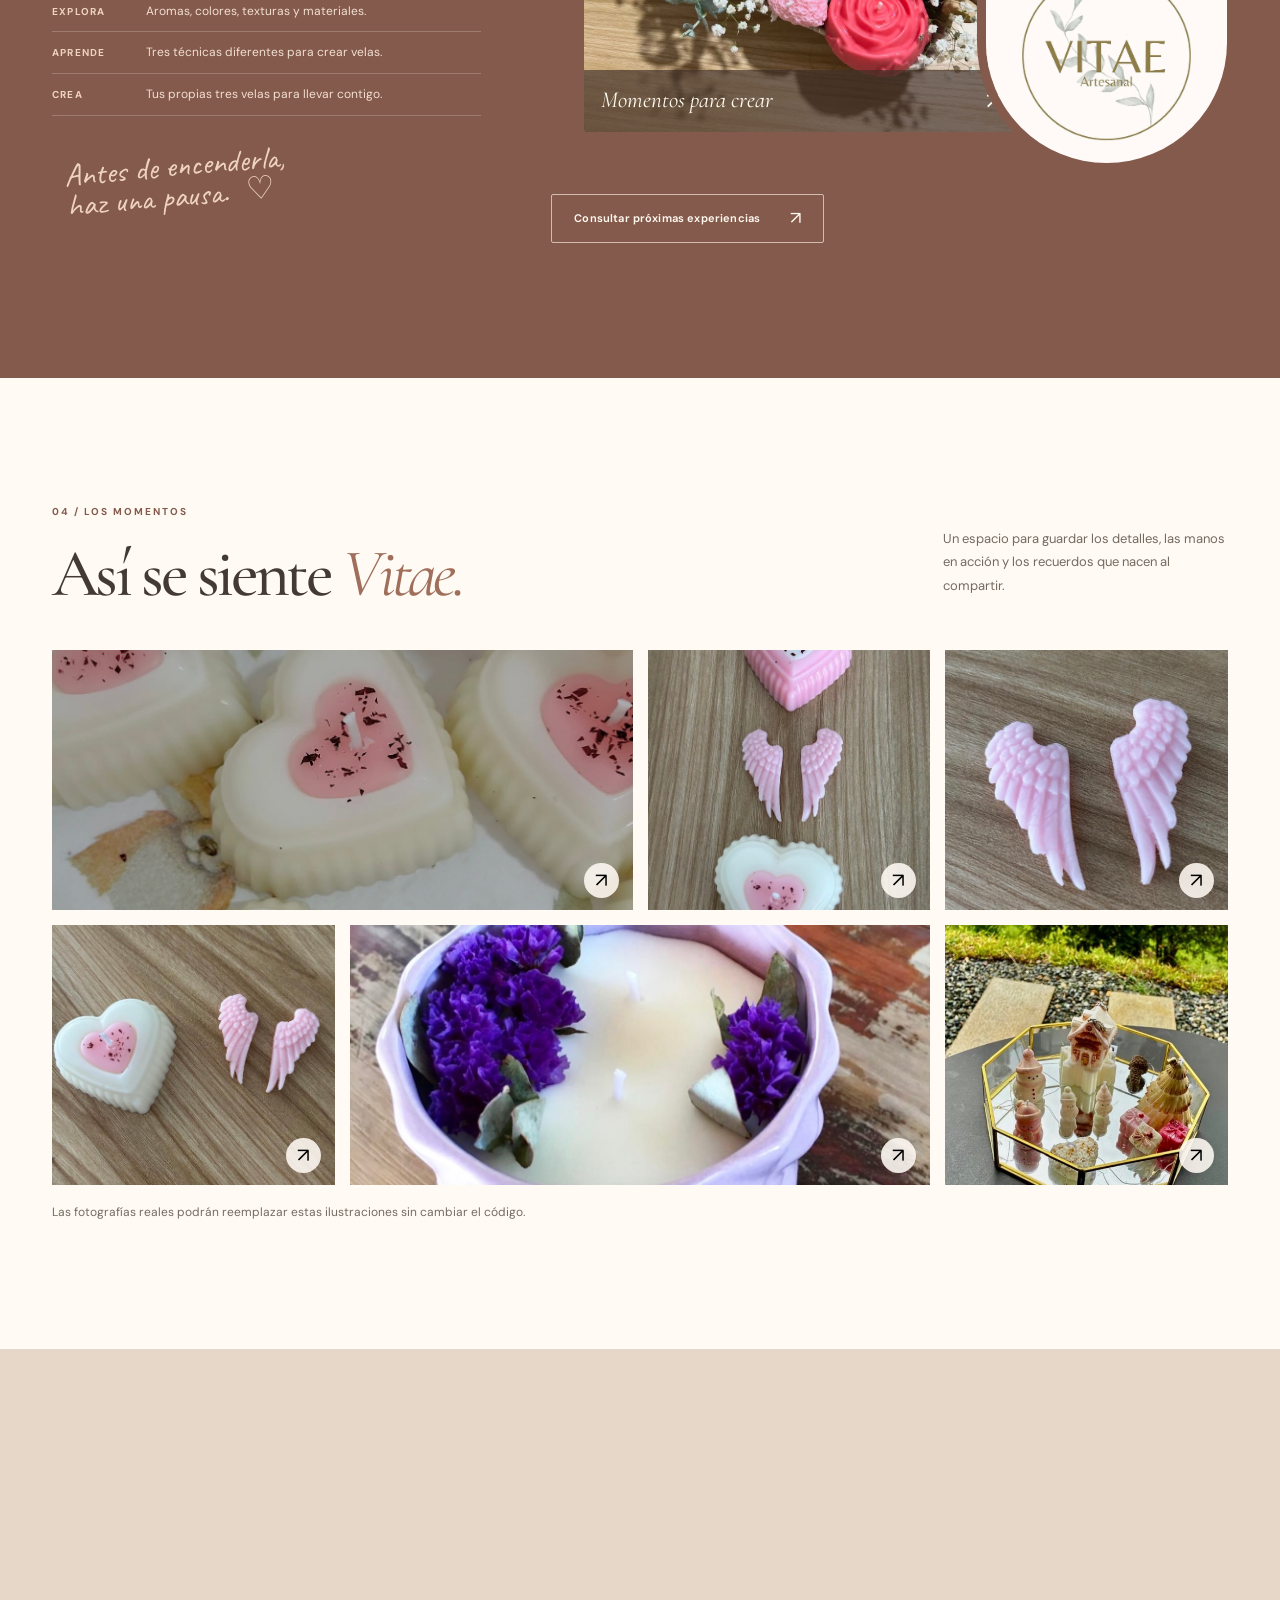
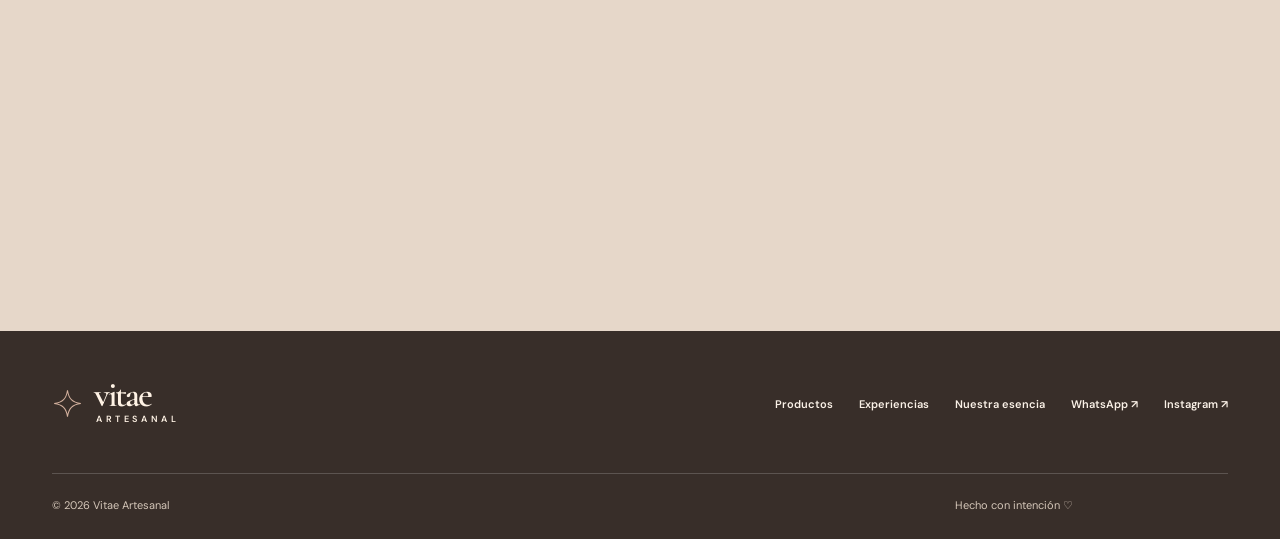
==== commit 82e06d51: "Feat: Version 1.1 | Fix Emojis" ====
--- a/index.html
+++ b/index.html
@@ -69,13 +69,13 @@
     </section>
 
     <div class="values-strip" aria-label="Los valores de Vitae">
-      <div class="container values-content"><span>Hecho a mano</span><span class="value-spark">✳</span><span>Con intención</span><span class="value-spark">✳</span><span>Para sentir</span></div>
+      <div class="container values-content"><span>Hecho a mano</span><svg class="value-spark" viewBox="0 0 24 24" aria-hidden="true"><path d="M12 1.5 14 9l7.5-2-5.4 5 5.4 5-7.5-2-2 7.5L10 17l-7.5 2 5.4-5-5.4-5L10 11z"/></svg><span>Con intención</span><svg class="value-spark" viewBox="0 0 24 24" aria-hidden="true"><path d="M12 1.5 14 9l7.5-2-5.4 5 5.4 5-7.5-2-2 7.5L10 17l-7.5 2 5.4-5-5.4-5L10 11z"/></svg><span>Para sentir</span></div>
     </div>
 
     <section class="section about-section" id="esencia" aria-labelledby="about-title">
       <div class="container about-grid">
         <div class="about-art reveal">
-          <span class="oversize-flower" aria-hidden="true">✳</span>
+          <svg class="oversize-flower" viewBox="0 0 100 100" aria-hidden="true"><path d="M50 3 58 37 92 28 67 50 92 72 58 63 50 97 42 63 8 72 33 50 8 28 42 37z"/></svg>
           <div class="about-art-inner"><span class="handwritten">más que objetos...</span><p>Pequeñas cosas<br>que hacen<br><em>grande</em> un momento.</p></div>
           <span class="small-flower" aria-hidden="true">✦</span>
         </div>
--- a/assets/css/estilos.css
+++ b/assets/css/estilos.css
@@ -82,7 +82,7 @@
 .values-strip {background:#e8dbcd}
 .values-content {display:flex;align-items:center;justify-content:center;gap:clamp(18px,5vw,80px);min-height:84px;text-align:center}
 .values-content span:not(.value-spark) {font-family:var(--serif);font-size:clamp(20px,2.45vw,32px);font-weight:600;font-style:italic;white-space:nowrap}
-.value-spark {font-size:18px;color:var(--clay)}
+.value-spark {display:block;width:17px;height:17px;flex:none;fill:var(--clay)}
 .section {padding:126px 0}
 .about-grid {display:grid;grid-template-columns:minmax(0,.85fr) minmax(0,1fr);align-items:center;gap:clamp(38px,8vw,100px)}
 .about-art {min-height:490px;position:relative;background:#dcc4b6;display:flex;align-items:center;justify-content:center;overflow:hidden;border-radius:220px 220px 4px 4px}
@@ -91,7 +91,7 @@
 .handwritten {font:36px var(--script);color:#875b4d;display:block;transform:rotate(-7deg);margin-bottom:22px}
 .about-art-inner p {font:500 clamp(34px,4vw,58px)/.99 var(--serif);letter-spacing:-.04em}
 .about-art-inner em {font-weight:400}
-.oversize-flower {position:absolute;top:24px;right:22px;font-size:110px;line-height:1;color:rgba(248,242,227,.46)}
+.oversize-flower {position:absolute;top:38px;right:34px;width:76px;height:76px;fill:rgba(248,242,227,.58)}
 .small-flower {position:absolute;bottom:32px;left:45px;font-size:46px;color:#f4e3d0}
 .about-copy {padding:25px 0 25px 0;max-width:520px}
 .about-copy h2,.section-heading h2,.gallery-heading h2 {font-size:clamp(50px,5.25vw,83px);margin-top:22px}
@@ -212,10 +212,13 @@
   .hero-vertical {display:none}
   .values-content {gap:11px;min-height:76px;justify-content:space-between}
   .values-content span:not(.value-spark) {font-size:clamp(16px,4vw,25px)}
-  .value-spark {font-size:12px}
+  .value-spark {width:13px;height:13px}
   .section {padding:79px 0}
   .about-grid {display:flex;flex-direction:column;gap:48px}
   .about-art {min-height:390px;width:100%;max-width:500px}
+  .about-art-inner {padding:32px 22px}
+  .handwritten {font-size:30px;max-width:100%;margin:0 auto 24px}
+  .oversize-flower {top:30px;right:25px;width:50px;height:50px}
   .about-copy {padding:0}
   .about-copy h2,.section-heading h2,.gallery-heading h2 {font-size:clamp(52px,10vw,76px)}
   .section-heading,.gallery-heading {display:block;margin-bottom:32px}
@@ -247,7 +250,10 @@
   .hero-stamp {width:70px;height:70px;font-size:8px}
   .hero-stamp svg {width:15px;height:15px}
   .about-art {min-height:335px}
-  .about-art-inner p {font-size:40px}
+  .about-art-inner {padding:28px 14px}
+  .handwritten {font-size:clamp(23px,7vw,29px);margin-bottom:20px}
+  .about-art-inner p {font-size:clamp(33px,10vw,40px)}
+  .oversize-flower {top:23px;right:18px;width:39px;height:39px}
   .product-grid {grid-template-columns:1fr}
   .product-image {height:410px;max-height:113vw}
   .product-info {padding-bottom:15px}
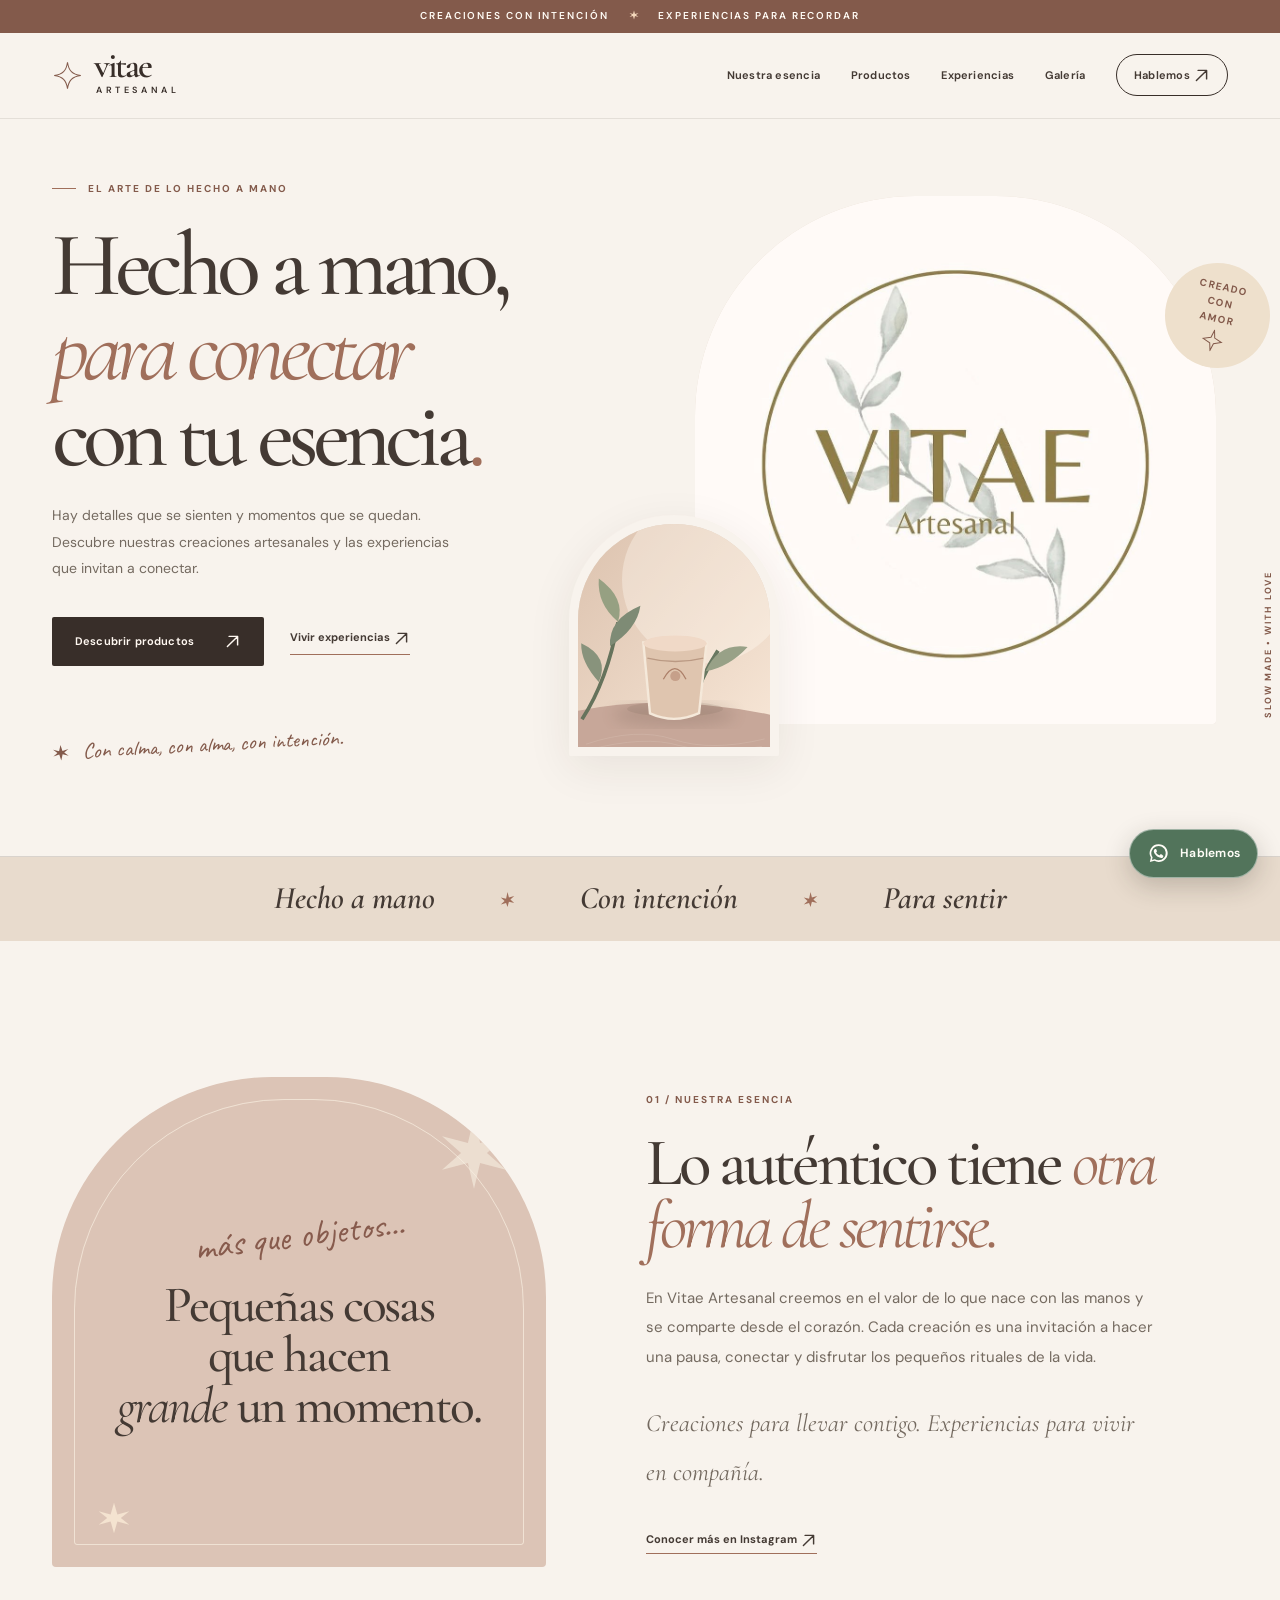
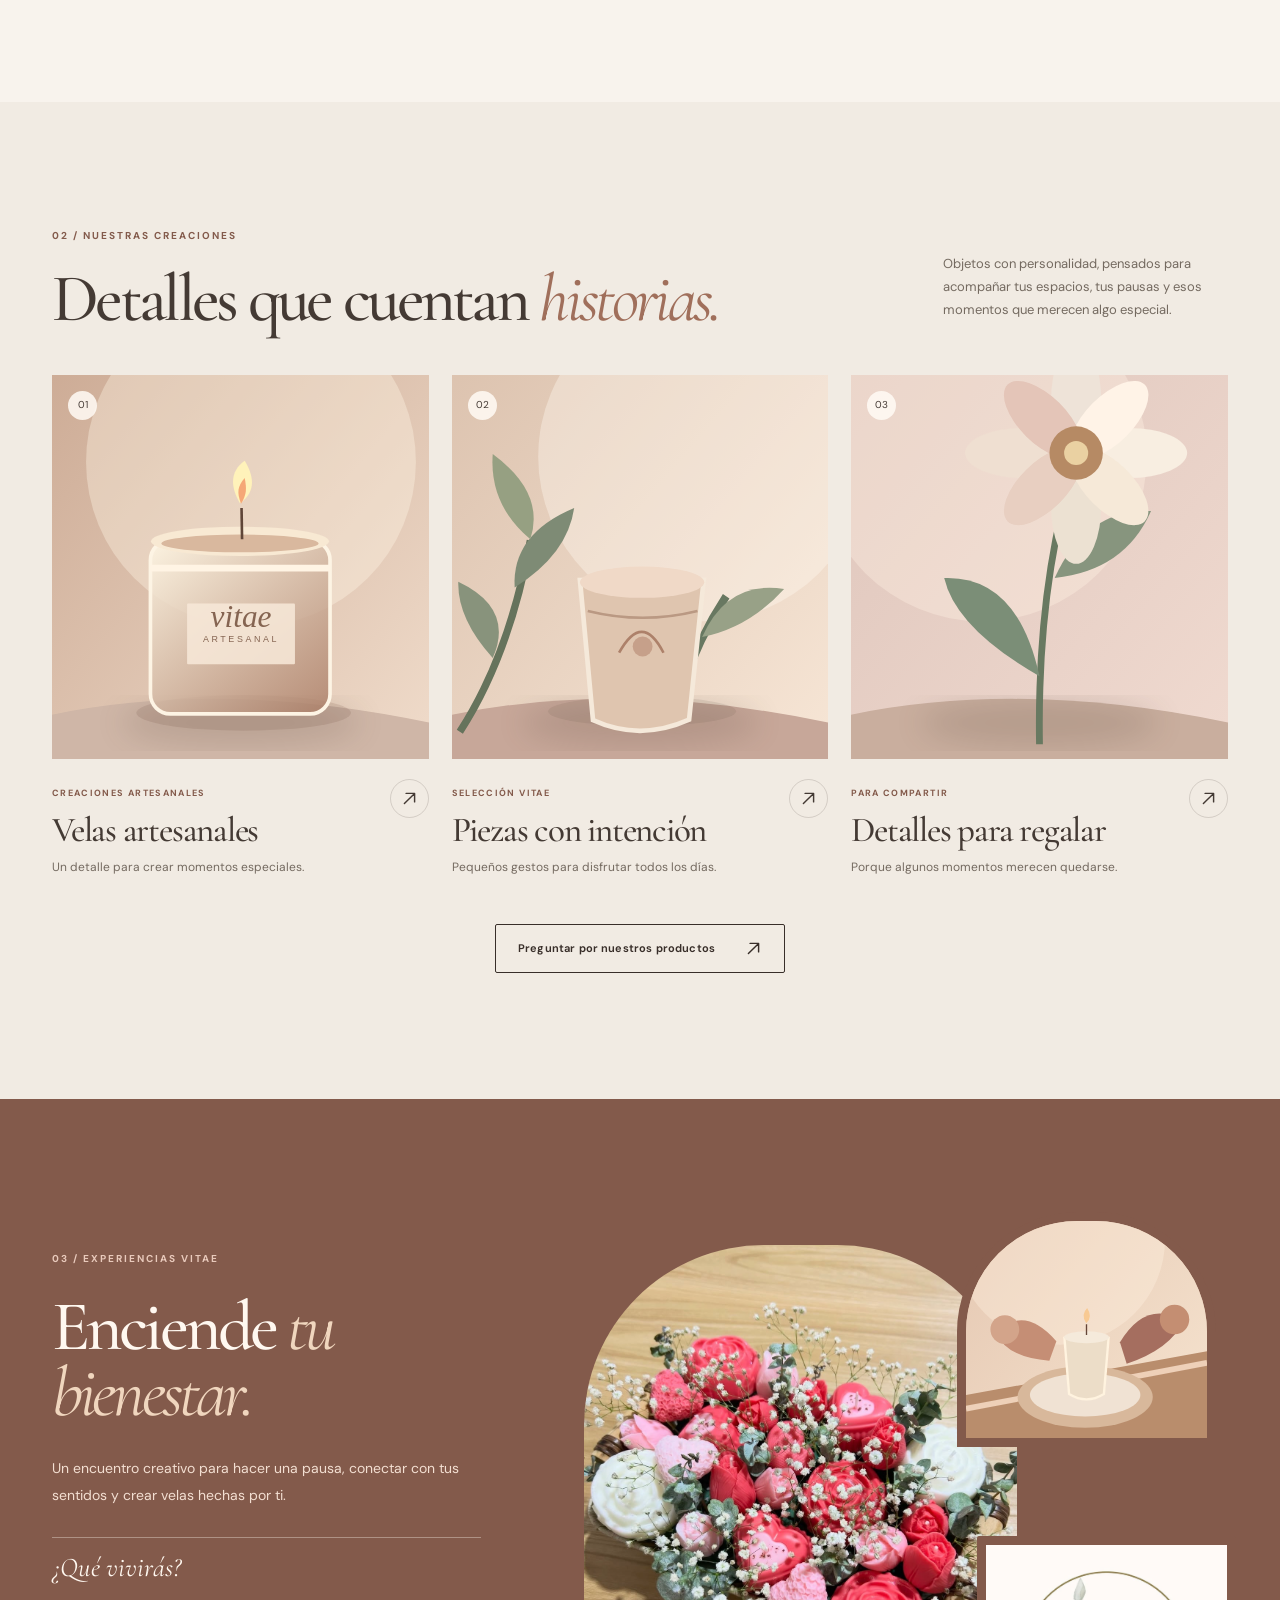
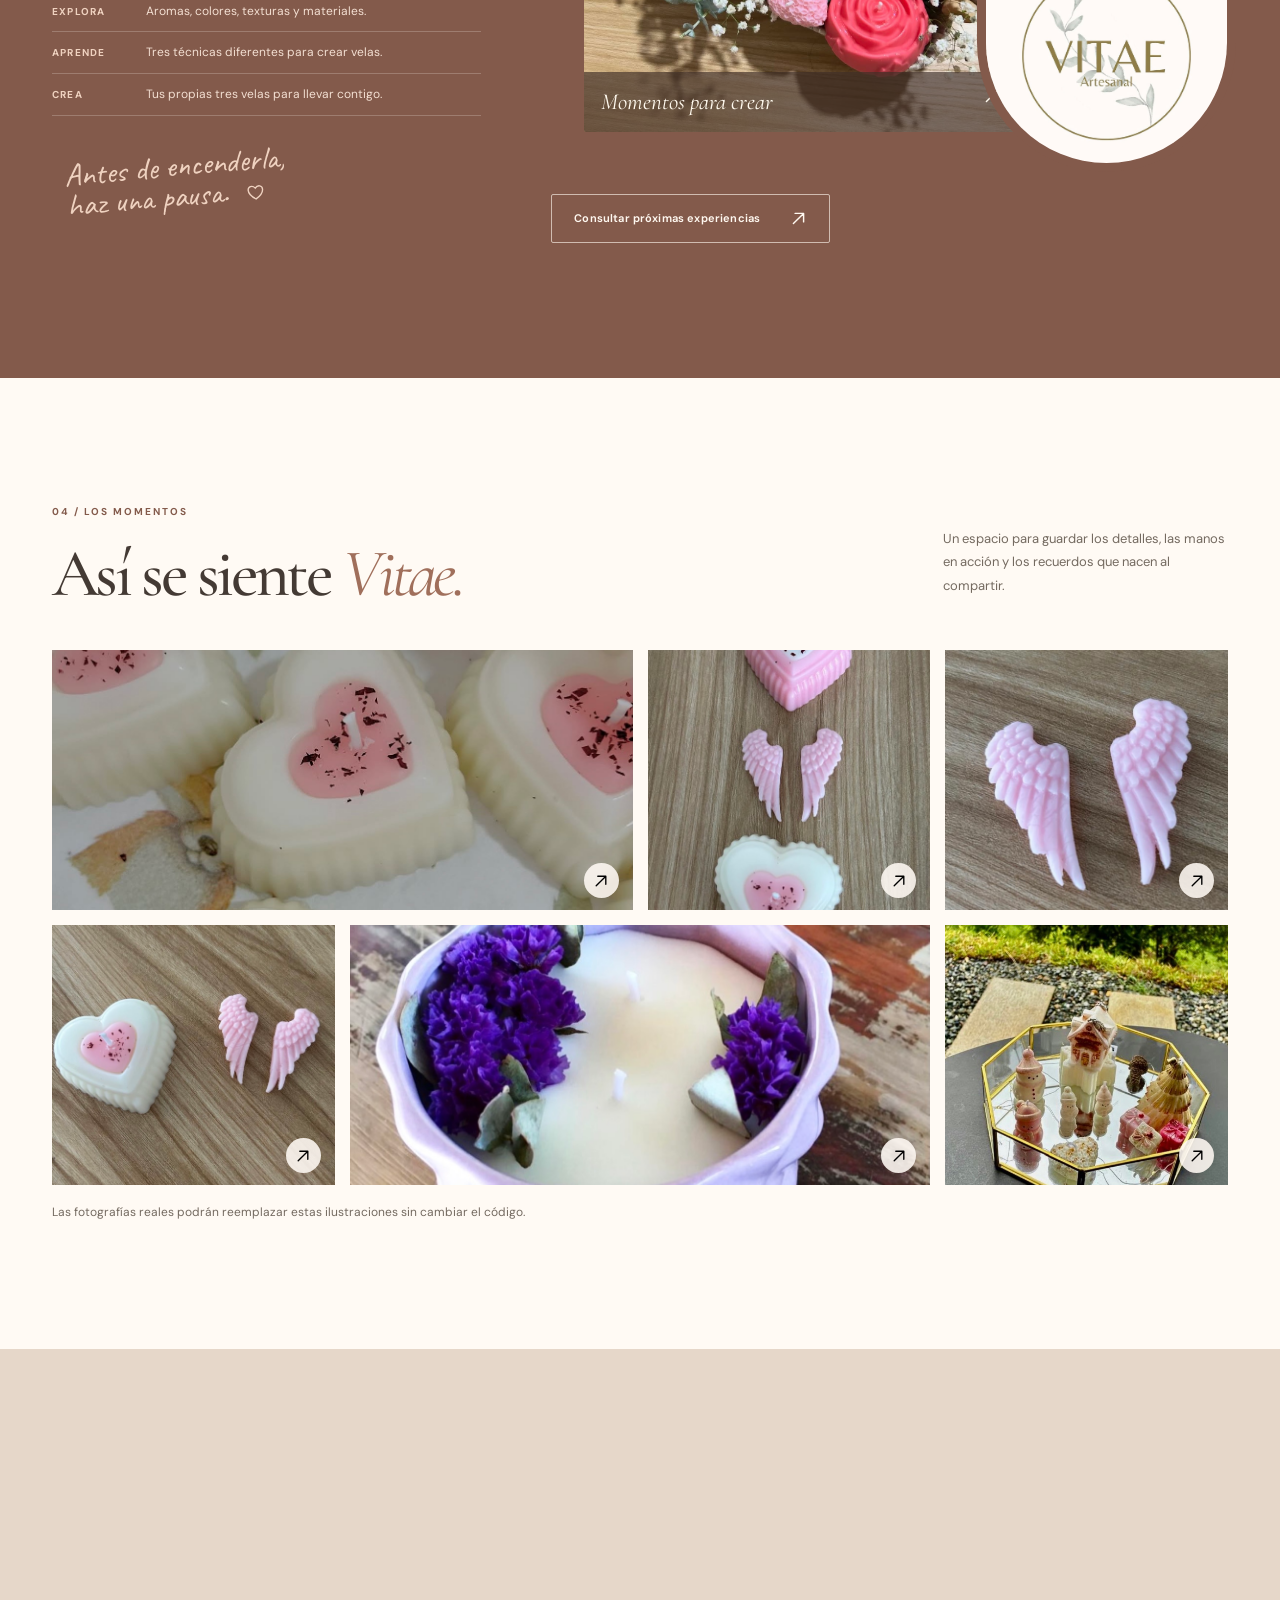
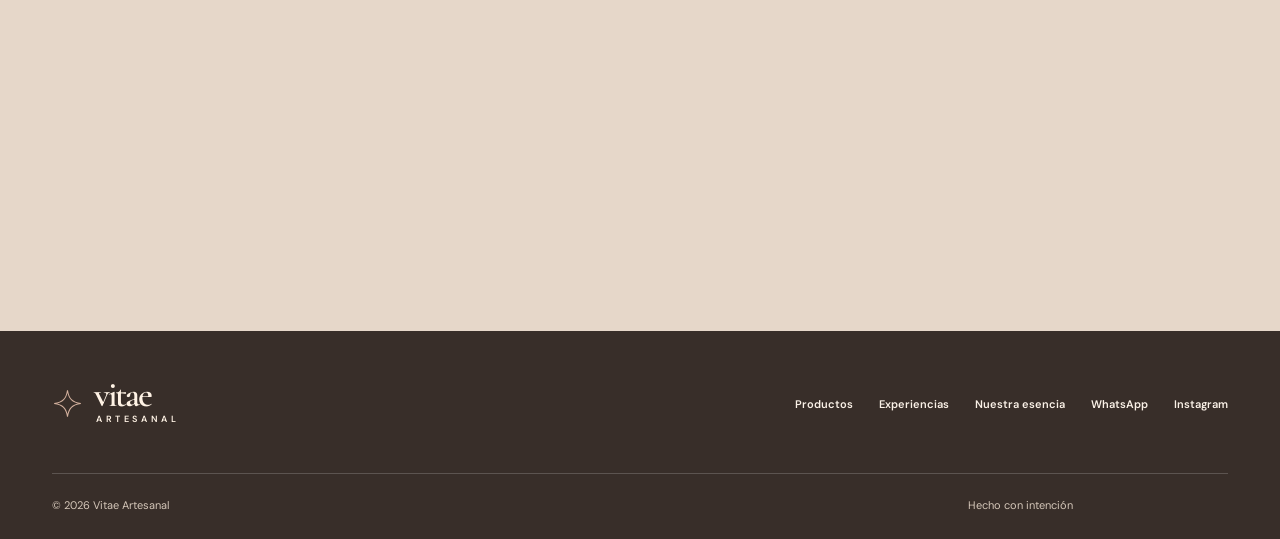
==== commit 959994cf: "Feat: Version 1.1.1 | Fix Emojis" ====
--- a/index.html
+++ b/index.html
@@ -19,7 +19,7 @@
 </head>
 <body>
   <a class="skip-link" href="#contenido">Saltar al contenido</a>
-  <div class="topline">Creaciones con intención <span aria-hidden="true">✦</span> experiencias para recordar</div>
+  <div class="topline">Creaciones con intención <svg class="topline-spark" viewBox="0 0 20 20" aria-hidden="true"><path d="M10 1 12 8l7-2-5 4 5 4-7-2-2 7-2-7-7 2 5-4-5-4 7 2z"/></svg> experiencias para recordar</div>
 
   <header class="site-header" id="inicio">
     <div class="container nav-wrap">
@@ -35,7 +35,7 @@
         <a href="#productos">Productos</a>
         <a href="#experiencias">Experiencias</a>
         <a href="#galeria">Galería</a>
-        <a class="nav-contact" href="#contacto">Hablemos <span aria-hidden="true">↗</span></a>
+        <a class="nav-contact" href="#contacto">Hablemos <svg class="icon-arrow" viewBox="0 0 20 20" aria-hidden="true" focusable="false"><path d="M4 16 16 4M6 4h10v10" fill="none" stroke="currentColor" stroke-width="1.7" stroke-linecap="round" stroke-linejoin="round"/></svg></a>
       </nav>
     </div>
   </header>
@@ -49,10 +49,10 @@
           <h1 id="hero-title">Hecho a mano,<br><em>para conectar</em><br>con tu esencia<span class="period">.</span></h1>
           <p>Hay detalles que se sienten y momentos que se quedan. Descubre nuestras creaciones artesanales y las experiencias que invitan a conectar.</p>
           <div class="hero-actions">
-            <a class="button button-dark" href="#productos">Descubrir productos <span aria-hidden="true">↗</span></a>
-            <a class="text-link" href="#experiencias">Vivir experiencias <span aria-hidden="true">↗</span></a>
+            <a class="button button-dark" href="#productos">Descubrir productos <svg class="icon-arrow" viewBox="0 0 20 20" aria-hidden="true" focusable="false"><path d="M4 16 16 4M6 4h10v10" fill="none" stroke="currentColor" stroke-width="1.7" stroke-linecap="round" stroke-linejoin="round"/></svg></a>
+            <a class="text-link" href="#experiencias">Vivir experiencias <svg class="icon-arrow" viewBox="0 0 20 20" aria-hidden="true" focusable="false"><path d="M4 16 16 4M6 4h10v10" fill="none" stroke="currentColor" stroke-width="1.7" stroke-linecap="round" stroke-linejoin="round"/></svg></a>
           </div>
-          <div class="hero-footnote"><span class="star-small" aria-hidden="true">✳</span> Con calma, con alma, con intención.</div>
+          <div class="hero-footnote"><svg class="star-small" viewBox="0 0 20 20" aria-hidden="true"><path d="M10 1 12 8l7-2-5 4 5 4-7-2-2 7-2-7-7 2 5-4-5-4 7 2z"/></svg> Con calma, con alma, con intención.</div>
         </div>
         <div class="hero-visual reveal">
           <div class="hero-photo frame-photo photo-holder">
@@ -77,14 +77,14 @@
         <div class="about-art reveal">
           <svg class="oversize-flower" viewBox="0 0 100 100" aria-hidden="true"><path d="M50 3 58 37 92 28 67 50 92 72 58 63 50 97 42 63 8 72 33 50 8 28 42 37z"/></svg>
           <div class="about-art-inner"><span class="handwritten">más que objetos...</span><p>Pequeñas cosas<br>que hacen<br><em>grande</em> un momento.</p></div>
-          <span class="small-flower" aria-hidden="true">✦</span>
+          <svg class="small-flower" viewBox="0 0 20 20" aria-hidden="true"><path d="M10 1 12 8l7-2-5 4 5 4-7-2-2 7-2-7-7 2 5-4-5-4 7 2z"/></svg>
         </div>
         <div class="about-copy reveal">
           <p class="kicker">01 / NUESTRA ESENCIA</p>
           <h2 id="about-title">Lo auténtico tiene <em>otra forma de sentirse.</em></h2>
           <p>En Vitae Artesanal creemos en el valor de lo que nace con las manos y se comparte desde el corazón. Cada creación es una invitación a hacer una pausa, conectar y disfrutar los pequeños rituales de la vida.</p>
           <p class="about-note">Creaciones para llevar contigo. Experiencias para vivir en compañía.</p>
-          <a href="https://www.instagram.com/vitae_artesanal/" class="underlined-link" target="_blank" rel="noopener noreferrer">Conocer más en Instagram <span aria-hidden="true">↗</span></a>
+          <a href="https://www.instagram.com/vitae_artesanal/" class="underlined-link" target="_blank" rel="noopener noreferrer">Conocer más en Instagram <svg class="icon-arrow" viewBox="0 0 20 20" aria-hidden="true" focusable="false"><path d="M4 16 16 4M6 4h10v10" fill="none" stroke="currentColor" stroke-width="1.7" stroke-linecap="round" stroke-linejoin="round"/></svg></a>
         </div>
       </div>
     </section>
@@ -102,24 +102,24 @@
               <img src="assets/imagenes/ilustraciones/vela.svg" data-photo="assets/imagenes/productos/producto-01.jpg" alt="Creación artesanal de Vitae, fotografía de producto 1" loading="lazy" />
               <span class="product-number">01</span>
             </div>
-            <div class="product-info"><div><span class="micro-label">Creaciones artesanales</span><h3>Velas artesanales</h3><p>Un detalle para crear momentos especiales.</p></div><a class="round-arrow" href="https://wa.me/573175028943?text=Hola%2C%20quisiera%20conocer%20m%C3%A1s%20sobre%20los%20productos%20de%20Vitae%20Artesanal." aria-label="Consultar por productos de Vitae Artesanal en WhatsApp" target="_blank" rel="noopener noreferrer">↗</a></div>
+            <div class="product-info"><div><span class="micro-label">Creaciones artesanales</span><h3>Velas artesanales</h3><p>Un detalle para crear momentos especiales.</p></div><a class="round-arrow" href="https://wa.me/573175028943?text=Hola%2C%20quisiera%20conocer%20m%C3%A1s%20sobre%20los%20productos%20de%20Vitae%20Artesanal." aria-label="Consultar por productos de Vitae Artesanal en WhatsApp" target="_blank" rel="noopener noreferrer"><svg class="icon-arrow" viewBox="0 0 20 20" aria-hidden="true" focusable="false"><path d="M4 16 16 4M6 4h10v10" fill="none" stroke="currentColor" stroke-width="1.7" stroke-linecap="round" stroke-linejoin="round"/></svg></a></div>
           </article>
           <article class="product-card reveal">
             <div class="product-image photo-holder">
               <img src="assets/imagenes/ilustraciones/detalle.svg" data-photo="assets/imagenes/productos/producto-02.jpg" alt="Creación artesanal de Vitae, fotografía de producto 2" loading="lazy" />
               <span class="product-number">02</span>
             </div>
-            <div class="product-info"><div><span class="micro-label">Selección Vitae</span><h3>Piezas con intención</h3><p>Pequeños gestos para disfrutar todos los días.</p></div><a class="round-arrow" href="https://wa.me/573175028943?text=Hola%2C%20quisiera%20conocer%20m%C3%A1s%20sobre%20los%20productos%20de%20Vitae%20Artesanal." aria-label="Consultar por productos de Vitae Artesanal en WhatsApp" target="_blank" rel="noopener noreferrer">↗</a></div>
+            <div class="product-info"><div><span class="micro-label">Selección Vitae</span><h3>Piezas con intención</h3><p>Pequeños gestos para disfrutar todos los días.</p></div><a class="round-arrow" href="https://wa.me/573175028943?text=Hola%2C%20quisiera%20conocer%20m%C3%A1s%20sobre%20los%20productos%20de%20Vitae%20Artesanal." aria-label="Consultar por productos de Vitae Artesanal en WhatsApp" target="_blank" rel="noopener noreferrer"><svg class="icon-arrow" viewBox="0 0 20 20" aria-hidden="true" focusable="false"><path d="M4 16 16 4M6 4h10v10" fill="none" stroke="currentColor" stroke-width="1.7" stroke-linecap="round" stroke-linejoin="round"/></svg></a></div>
           </article>
           <article class="product-card reveal">
             <div class="product-image photo-holder">
               <img src="assets/imagenes/ilustraciones/floral.svg" data-photo="assets/imagenes/productos/producto-03.jpg" alt="Creación artesanal de Vitae, fotografía de producto 3" loading="lazy" />
               <span class="product-number">03</span>
             </div>
-            <div class="product-info"><div><span class="micro-label">Para compartir</span><h3>Detalles para regalar</h3><p>Porque algunos momentos merecen quedarse.</p></div><a class="round-arrow" href="https://wa.me/573175028943?text=Hola%2C%20quisiera%20conocer%20m%C3%A1s%20sobre%20los%20productos%20de%20Vitae%20Artesanal." aria-label="Consultar por productos de Vitae Artesanal en WhatsApp" target="_blank" rel="noopener noreferrer">↗</a></div>
+            <div class="product-info"><div><span class="micro-label">Para compartir</span><h3>Detalles para regalar</h3><p>Porque algunos momentos merecen quedarse.</p></div><a class="round-arrow" href="https://wa.me/573175028943?text=Hola%2C%20quisiera%20conocer%20m%C3%A1s%20sobre%20los%20productos%20de%20Vitae%20Artesanal." aria-label="Consultar por productos de Vitae Artesanal en WhatsApp" target="_blank" rel="noopener noreferrer"><svg class="icon-arrow" viewBox="0 0 20 20" aria-hidden="true" focusable="false"><path d="M4 16 16 4M6 4h10v10" fill="none" stroke="currentColor" stroke-width="1.7" stroke-linecap="round" stroke-linejoin="round"/></svg></a></div>
           </article>
         </div>
-        <div class="section-end-link"><a class="button button-outline" href="https://wa.me/573175028943?text=Hola%2C%20quisiera%20conocer%20m%C3%A1s%20sobre%20los%20productos%20de%20Vitae%20Artesanal." target="_blank" rel="noopener noreferrer">Preguntar por nuestros productos <span aria-hidden="true">↗</span></a></div>
+        <div class="section-end-link"><a class="button button-outline" href="https://wa.me/573175028943?text=Hola%2C%20quisiera%20conocer%20m%C3%A1s%20sobre%20los%20productos%20de%20Vitae%20Artesanal." target="_blank" rel="noopener noreferrer">Preguntar por nuestros productos <svg class="icon-arrow" viewBox="0 0 20 20" aria-hidden="true" focusable="false"><path d="M4 16 16 4M6 4h10v10" fill="none" stroke="currentColor" stroke-width="1.7" stroke-linecap="round" stroke-linejoin="round"/></svg></a></div>
       </div>
     </section>
 
@@ -138,18 +138,18 @@
               <li><span>Crea</span><p>Tus propias tres velas para llevar contigo.</p></li>
             </ul>
           </div>
-          <div class="script-note">Antes de encenderla,<br>haz una pausa. <span aria-hidden="true">♡</span></div>
+          <div class="script-note">Antes de encenderla,<br>haz una pausa. <svg class="script-heart" viewBox="0 0 20 20" aria-hidden="true"><path d="M10 17S2 12.2 2 6.8C2 2.5 7 1.3 10 5c3-3.7 8-2.5 8 1.8C18 12.2 10 17 10 17Z" fill="none" stroke="currentColor" stroke-width="1.5"/></svg></div>
         </div>
         <div class="experience-visual-stack reveal">
           <div class="experience-collage">
             <figure class="experience-main photo-holder">
               <img src="assets/imagenes/ilustraciones/experiencia.svg" data-photo="assets/imagenes/experiencias/experiencia-01.jpg" alt="Fotografía principal de una experiencia de Vitae Artesanal" loading="lazy" />
-              <figcaption>Momentos para crear <span>↗</span></figcaption>
+              <figcaption>Momentos para crear <svg class="icon-arrow" viewBox="0 0 20 20" aria-hidden="true" focusable="false"><path d="M4 16 16 4M6 4h10v10" fill="none" stroke="currentColor" stroke-width="1.7" stroke-linecap="round" stroke-linejoin="round"/></svg></figcaption>
             </figure>
             <figure class="experience-small experience-small-one photo-holder"><img src="assets/imagenes/ilustraciones/mesa.svg" data-photo="assets/imagenes/experiencias/experiencia-02.jpg" alt="Personas compartiendo una experiencia artesanal" loading="lazy" /></figure>
             <figure class="experience-small experience-small-two photo-holder"><img src="assets/imagenes/ilustraciones/recuerdo.svg" data-photo="assets/imagenes/experiencias/experiencia-03.jpg" alt="Detalles de una experiencia creativa" loading="lazy" /></figure>
           </div>
-          <a class="button experience-cta" href="https://wa.me/573175028943?text=Hola%2C%20quisiera%20conocer%20m%C3%A1s%20sobre%20las%20experiencias%20de%20Vitae%20Artesanal." target="_blank" rel="noopener noreferrer">Consultar próximas experiencias <span aria-hidden="true">↗</span></a>
+          <a class="button experience-cta" href="https://wa.me/573175028943?text=Hola%2C%20quisiera%20conocer%20m%C3%A1s%20sobre%20las%20experiencias%20de%20Vitae%20Artesanal." target="_blank" rel="noopener noreferrer">Consultar próximas experiencias <svg class="icon-arrow" viewBox="0 0 20 20" aria-hidden="true" focusable="false"><path d="M4 16 16 4M6 4h10v10" fill="none" stroke="currentColor" stroke-width="1.7" stroke-linecap="round" stroke-linejoin="round"/></svg></a>
         </div>
       </div>
     </section>
@@ -159,12 +159,12 @@
       <div class="container">
         <div class="gallery-heading reveal"><div><p class="kicker">04 / LOS MOMENTOS</p><h2 id="gallery-title">Así se siente <em>Vitae.</em></h2></div><p>Un espacio para guardar los detalles, las manos en acción y los recuerdos que nacen al compartir.</p></div>
         <div class="gallery-grid">
-          <button type="button" class="gallery-photo gallery-wide photo-holder reveal" aria-label="Ampliar imagen 1 de la galería" data-lightbox><img src="assets/imagenes/ilustraciones/experiencia.svg" data-photo="assets/imagenes/galeria/galeria-01.jpg" alt="Momentos compartidos en Vitae Artesanal" loading="lazy"><span class="gallery-zoom" aria-hidden="true">↗</span></button>
-          <button type="button" class="gallery-photo photo-holder reveal" aria-label="Ampliar imagen 2 de la galería" data-lightbox><img src="assets/imagenes/ilustraciones/mesa.svg" data-photo="assets/imagenes/galeria/galeria-02.jpg" alt="Proceso creativo de una experiencia" loading="lazy"><span class="gallery-zoom" aria-hidden="true">↗</span></button>
-          <button type="button" class="gallery-photo photo-holder reveal" aria-label="Ampliar imagen 3 de la galería" data-lightbox><img src="assets/imagenes/ilustraciones/detalle.svg" data-photo="assets/imagenes/galeria/galeria-03.jpg" alt="Detalle de una pieza artesanal" loading="lazy"><span class="gallery-zoom" aria-hidden="true">↗</span></button>
-          <button type="button" class="gallery-photo photo-holder reveal" aria-label="Ampliar imagen 4 de la galería" data-lightbox><img src="assets/imagenes/ilustraciones/floral.svg" data-photo="assets/imagenes/galeria/galeria-04.jpg" alt="Detalle floral y artesanal" loading="lazy"><span class="gallery-zoom" aria-hidden="true">↗</span></button>
-          <button type="button" class="gallery-photo gallery-wide photo-holder reveal" aria-label="Ampliar imagen 5 de la galería" data-lightbox><img src="assets/imagenes/ilustraciones/recuerdo.svg" data-photo="assets/imagenes/galeria/galeria-05.jpg" alt="Recuerdos de una experiencia Vitae" loading="lazy"><span class="gallery-zoom" aria-hidden="true">↗</span></button>
-          <button type="button" class="gallery-photo photo-holder reveal" aria-label="Ampliar imagen 6 de la galería" data-lightbox><img src="assets/imagenes/ilustraciones/vela.svg" data-photo="assets/imagenes/galeria/galeria-06.jpg" alt="Creación de Vitae Artesanal" loading="lazy"><span class="gallery-zoom" aria-hidden="true">↗</span></button>
+          <button type="button" class="gallery-photo gallery-wide photo-holder reveal" aria-label="Ampliar imagen 1 de la galería" data-lightbox><img src="assets/imagenes/ilustraciones/experiencia.svg" data-photo="assets/imagenes/galeria/galeria-01.jpg" alt="Momentos compartidos en Vitae Artesanal" loading="lazy"><span class="gallery-zoom" aria-hidden="true"><svg class="icon-arrow" viewBox="0 0 20 20" aria-hidden="true" focusable="false"><path d="M4 16 16 4M6 4h10v10" fill="none" stroke="currentColor" stroke-width="1.7" stroke-linecap="round" stroke-linejoin="round"/></svg></span></button>
+          <button type="button" class="gallery-photo photo-holder reveal" aria-label="Ampliar imagen 2 de la galería" data-lightbox><img src="assets/imagenes/ilustraciones/mesa.svg" data-photo="assets/imagenes/galeria/galeria-02.jpg" alt="Proceso creativo de una experiencia" loading="lazy"><span class="gallery-zoom" aria-hidden="true"><svg class="icon-arrow" viewBox="0 0 20 20" aria-hidden="true" focusable="false"><path d="M4 16 16 4M6 4h10v10" fill="none" stroke="currentColor" stroke-width="1.7" stroke-linecap="round" stroke-linejoin="round"/></svg></span></button>
+          <button type="button" class="gallery-photo photo-holder reveal" aria-label="Ampliar imagen 3 de la galería" data-lightbox><img src="assets/imagenes/ilustraciones/detalle.svg" data-photo="assets/imagenes/galeria/galeria-03.jpg" alt="Detalle de una pieza artesanal" loading="lazy"><span class="gallery-zoom" aria-hidden="true"><svg class="icon-arrow" viewBox="0 0 20 20" aria-hidden="true" focusable="false"><path d="M4 16 16 4M6 4h10v10" fill="none" stroke="currentColor" stroke-width="1.7" stroke-linecap="round" stroke-linejoin="round"/></svg></span></button>
+          <button type="button" class="gallery-photo photo-holder reveal" aria-label="Ampliar imagen 4 de la galería" data-lightbox><img src="assets/imagenes/ilustraciones/floral.svg" data-photo="assets/imagenes/galeria/galeria-04.jpg" alt="Detalle floral y artesanal" loading="lazy"><span class="gallery-zoom" aria-hidden="true"><svg class="icon-arrow" viewBox="0 0 20 20" aria-hidden="true" focusable="false"><path d="M4 16 16 4M6 4h10v10" fill="none" stroke="currentColor" stroke-width="1.7" stroke-linecap="round" stroke-linejoin="round"/></svg></span></button>
+          <button type="button" class="gallery-photo gallery-wide photo-holder reveal" aria-label="Ampliar imagen 5 de la galería" data-lightbox><img src="assets/imagenes/ilustraciones/recuerdo.svg" data-photo="assets/imagenes/galeria/galeria-05.jpg" alt="Recuerdos de una experiencia Vitae" loading="lazy"><span class="gallery-zoom" aria-hidden="true"><svg class="icon-arrow" viewBox="0 0 20 20" aria-hidden="true" focusable="false"><path d="M4 16 16 4M6 4h10v10" fill="none" stroke="currentColor" stroke-width="1.7" stroke-linecap="round" stroke-linejoin="round"/></svg></span></button>
+          <button type="button" class="gallery-photo photo-holder reveal" aria-label="Ampliar imagen 6 de la galería" data-lightbox><img src="assets/imagenes/ilustraciones/vela.svg" data-photo="assets/imagenes/galeria/galeria-06.jpg" alt="Creación de Vitae Artesanal" loading="lazy"><span class="gallery-zoom" aria-hidden="true"><svg class="icon-arrow" viewBox="0 0 20 20" aria-hidden="true" focusable="false"><path d="M4 16 16 4M6 4h10v10" fill="none" stroke="currentColor" stroke-width="1.7" stroke-linecap="round" stroke-linejoin="round"/></svg></span></button>
         </div>
         <p class="gallery-caption">Las fotografías reales podrán reemplazar estas ilustraciones sin cambiar el código.</p>
       </div>
@@ -172,24 +172,24 @@
 
     <section class="contact-section" id="contacto" aria-labelledby="contact-title">
       <div class="container contact-inner reveal">
-        <span class="contact-spark" aria-hidden="true">✳</span>
+        <svg class="contact-spark" viewBox="0 0 100 100" aria-hidden="true"><path d="M50 3 58 37 92 28 67 50 92 72 58 63 50 97 42 63 8 72 33 50 8 28 42 37z"/></svg>
         <p class="kicker">05 / CONECTEMOS</p>
         <h2 id="contact-title">Lo bonito empieza con <em>un hola.</em></h2>
         <p>¿Te gustó una creación? ¿Quieres conocer nuestras experiencias? Nos encantará leerte.</p>
-        <a class="button button-dark" href="https://wa.me/573175028943?text=Hola%2C%20quisiera%20recibir%20informaci%C3%B3n%20sobre%20Vitae%20Artesanal." target="_blank" rel="noopener noreferrer">Escríbenos por WhatsApp <span aria-hidden="true">↗</span></a>
+        <a class="button button-dark" href="https://wa.me/573175028943?text=Hola%2C%20quisiera%20recibir%20informaci%C3%B3n%20sobre%20Vitae%20Artesanal." target="_blank" rel="noopener noreferrer">Escríbenos por WhatsApp <svg class="icon-arrow" viewBox="0 0 20 20" aria-hidden="true" focusable="false"><path d="M4 16 16 4M6 4h10v10" fill="none" stroke="currentColor" stroke-width="1.7" stroke-linecap="round" stroke-linejoin="round"/></svg></a>
       </div>
     </section>
   </main>
 
   <footer class="site-footer">
-    <div class="container footer-top"><a class="brand brand-footer" href="#inicio" aria-label="Vitae Artesanal, volver al inicio"><svg class="brand-mark" aria-hidden="true" viewBox="0 0 35 35"><path d="M17.5 2.5C18.8 12.1 22.9 16.2 32.5 17.5 22.9 18.8 18.8 22.9 17.5 32.5 16.2 22.9 12.1 18.8 2.5 17.5 12.1 16.2 16.2 12.1 17.5 2.5Z" fill="none" stroke="currentColor" stroke-width="1.15"/></svg><span class="brand-type">vitae<span>artesanal</span></span></a><div class="footer-links"><a href="#productos">Productos</a><a href="#experiencias">Experiencias</a><a href="#esencia">Nuestra esencia</a><a href="https://wa.me/573175028943?text=Hola%2C%20quisiera%20recibir%20informaci%C3%B3n%20sobre%20Vitae%20Artesanal." target="_blank" rel="noopener noreferrer">WhatsApp ↗</a><a href="https://www.instagram.com/vitae_artesanal/" target="_blank" rel="noopener noreferrer">Instagram ↗</a></div></div>
-    <div class="container footer-bottom"><span>© <span id="year">2026</span> Vitae Artesanal</span><span>Hecho con intención ♡</span></div>
+    <div class="container footer-top"><a class="brand brand-footer" href="#inicio" aria-label="Vitae Artesanal, volver al inicio"><svg class="brand-mark" aria-hidden="true" viewBox="0 0 35 35"><path d="M17.5 2.5C18.8 12.1 22.9 16.2 32.5 17.5 22.9 18.8 18.8 22.9 17.5 32.5 16.2 22.9 12.1 18.8 2.5 17.5 12.1 16.2 16.2 12.1 17.5 2.5Z" fill="none" stroke="currentColor" stroke-width="1.15"/></svg><span class="brand-type">vitae<span>artesanal</span></span></a><div class="footer-links"><a href="#productos">Productos</a><a href="#experiencias">Experiencias</a><a href="#esencia">Nuestra esencia</a><a href="https://wa.me/573175028943?text=Hola%2C%20quisiera%20recibir%20informaci%C3%B3n%20sobre%20Vitae%20Artesanal." target="_blank" rel="noopener noreferrer">WhatsApp</a><a href="https://www.instagram.com/vitae_artesanal/" target="_blank" rel="noopener noreferrer">Instagram</a></div></div>
+    <div class="container footer-bottom"><span>© <span id="year">2026</span> Vitae Artesanal</span><span>Hecho con intención</span></div>
   </footer>
 
   <a class="whatsapp-float" href="https://wa.me/573175028943?text=Hola%2C%20quisiera%20recibir%20informaci%C3%B3n%20sobre%20Vitae%20Artesanal." target="_blank" rel="noopener noreferrer" aria-label="Escribir a Vitae Artesanal por WhatsApp">
     <svg viewBox="0 0 32 32" aria-hidden="true" focusable="false"><path d="M16 3.2A12.3 12.3 0 0 0 5.4 21.7L4 27.9l6.4-1.7A12.3 12.3 0 1 0 16 3.2Zm0 22.3c-1.8 0-3.5-.5-5-1.4l-.4-.2-3.8 1 1-3.7-.3-.4A10 10 0 1 1 16 25.5Zm5.5-7.5c-.3-.2-1.8-.9-2.1-1s-.5-.2-.7.2-.8 1-1 1.2-.4.2-.7.1a8.2 8.2 0 0 1-2.5-1.5 9.3 9.3 0 0 1-1.7-2.1c-.2-.3 0-.5.2-.7l.5-.6.3-.5c.1-.2 0-.4 0-.6l-1-2.3c-.2-.6-.5-.5-.7-.5h-.6c-.2 0-.6.1-.9.4s-1.2 1.2-1.2 2.8 1.2 3.2 1.4 3.4c.2.2 2.4 3.6 5.8 5 .8.4 1.4.6 1.9.7.8.3 1.5.2 2 .1.6-.1 1.8-.7 2-1.4.3-.7.3-1.3.2-1.4-.1-.2-.3-.3-.6-.5Z" fill="currentColor"/></svg>
     <span>Hablemos</span>
   </a>
-  <dialog class="lightbox" aria-label="Fotografía ampliada"><button class="lightbox-close" type="button" aria-label="Cerrar imagen">✕</button><img src="" alt=""/><p class="lightbox-caption"></p></dialog>
+  <dialog class="lightbox" aria-label="Fotografía ampliada"><button class="lightbox-close" type="button" aria-label="Cerrar imagen"><svg viewBox="0 0 20 20" aria-hidden="true" focusable="false"><path d="m5 5 10 10M15 5 5 15" fill="none" stroke="currentColor" stroke-width="1.6" stroke-linecap="round"/></svg></button><img src="" alt=""/><p class="lightbox-caption"></p></dialog>
 </body>
 </html>
--- a/assets/css/estilos.css
+++ b/assets/css/estilos.css
@@ -30,7 +30,7 @@
 .skip-link {position:fixed;left:18px;top:-80px;z-index:400;background:var(--dark);color:white;padding:12px 18px}
 .skip-link:focus {top:12px}
 .topline {background:var(--clay-dark);color:#fffbf5;text-align:center;padding:8px 16px;font-size:10px;font-weight:600;letter-spacing:.19em;text-transform:uppercase}
-.topline span {padding:0 20px;color:#f3d7bb}
+.topline-spark {display:inline-block;width:10px;height:10px;margin:0 16px;vertical-align:-1px;fill:#f3d7bb}
 .site-header {position:sticky;z-index:100;top:0;background:rgba(248,243,237,.96);border-bottom:1px solid rgba(68,58,52,.11);backdrop-filter:blur(14px)}
 .nav-wrap {min-height:85px;display:flex;align-items:center;justify-content:space-between;gap:28px}
 .brand {display:inline-flex;align-items:center;gap:11px;flex:none;color:var(--dark)}
@@ -68,7 +68,8 @@
 .text-link,.underlined-link {font-size:11px;font-weight:700;border-bottom:1px solid var(--clay);padding-bottom:7px;white-space:nowrap}
 .text-link span,.underlined-link span {padding-left:11px}
 .hero-footnote {font-family:var(--script);font-size:22px;margin-top:55px;color:var(--clay-dark);transform:rotate(-3deg)}
-.star-small {font:20px var(--sans);margin-right:8px}
+.star-small {display:inline-block;width:17px;height:17px;margin-right:8px;vertical-align:-2px;fill:currentColor}
+.icon-arrow {display:inline-block;width:17px;height:17px;flex:none;vertical-align:middle}
 .hero-visual {position:relative;height:560px;min-width:0}
 .frame-photo {overflow:hidden;background:#e4d8ca}
 .frame-photo img,.product-image img,.experience-collage img,.gallery-photo img {width:100%;height:100%;object-fit:cover;transition:transform .7s var(--ease)}
@@ -92,7 +93,7 @@
 .about-art-inner p {font:500 clamp(34px,4vw,58px)/.99 var(--serif);letter-spacing:-.04em}
 .about-art-inner em {font-weight:400}
 .oversize-flower {position:absolute;top:38px;right:34px;width:76px;height:76px;fill:rgba(248,242,227,.58)}
-.small-flower {position:absolute;bottom:32px;left:45px;font-size:46px;color:#f4e3d0}
+.small-flower {position:absolute;bottom:32px;left:45px;width:34px;height:34px;fill:#f4e3d0}
 .about-copy {padding:25px 0 25px 0;max-width:520px}
 .about-copy h2,.section-heading h2,.gallery-heading h2 {font-size:clamp(50px,5.25vw,83px);margin-top:22px}
 .about-copy>p:not(.kicker) {color:var(--muted);line-height:1.95;max-width:510px;margin-top:27px}
@@ -127,7 +128,7 @@
 .experience-offer li>span {color:#efd2c0;font-size:10px;font-weight:700;letter-spacing:.12em;text-transform:uppercase}
 .experience-offer li p {font-size:12px;line-height:1.55;color:#f3dfd2}
 .script-note {font:32px/.95 var(--script);color:#efd2c0;transform:rotate(-5deg);margin:27px 0 0 13px}
-.script-note span {margin-left:10px}
+.script-heart {display:inline-block;width:18px;height:18px;margin-left:10px;vertical-align:-2px}
 .experience-cta {max-width:100%;margin-top:22px;background:transparent;border-color:rgba(255,248,240,.62);color:#fff8f0}
 .experience-cta:hover {background:rgba(255,248,240,.1)}
 .experience-collage {position:relative;height:560px;margin-right:12px}
@@ -144,11 +145,12 @@
 .gallery-photo {border:0;padding:0;position:relative;overflow:hidden;text-align:left;background:#e9d6c3}
 .gallery-wide {grid-column:span 2}
 .gallery-photo:hover img {transform:scale(1.065)}
-.gallery-zoom {position:absolute;z-index:5;right:14px;bottom:12px;width:35px;height:35px;display:grid;place-items:center;background:rgba(255,250,244,.88);font-size:20px;border-radius:50%}
+.gallery-zoom {position:absolute;z-index:5;right:14px;bottom:12px;width:35px;height:35px;display:grid;place-items:center;background:rgba(255,250,244,.88);border-radius:50%}
+.gallery-zoom .icon-arrow {width:16px;height:16px}
 .gallery-caption {margin-top:18px;font-size:12px;color:var(--muted)}
 .contact-section {background:#e6d7c9;position:relative;overflow:hidden;text-align:center;padding:102px 0 117px}
 .contact-inner {position:relative;max-width:840px}
-.contact-spark {position:absolute;left:0;top:15%;font-size:75px;font-weight:300;color:rgba(160,111,91,.3)}
+.contact-spark {position:absolute;left:0;top:15%;width:75px;height:75px;fill:rgba(160,111,91,.3)}
 .contact-inner h2 {font-size:clamp(56px,7vw,100px);margin:20px auto 26px;max-width:800px}
 .contact-inner>p:not(.kicker) {font-size:14px;line-height:1.8;color:var(--muted);margin:0 auto 33px;max-width:490px}
 .site-footer {background:var(--dark);color:#faf1e7;padding:52px 0 25px}
@@ -169,6 +171,7 @@
 .lightbox img {height:min(75vh,850px);max-width:95vw;width:auto;object-fit:contain;margin:auto}
 .lightbox-caption {text-align:center;color:#fff4e7;font-size:13px;margin-top:13px}
 .lightbox-close {position:fixed;top:19px;right:26px;background:white;border:0;border-radius:50%;width:36px;height:36px;font-size:17px;z-index:10}
+.lightbox-close svg {display:block;width:18px;height:18px;margin:auto}
 .reveal {opacity:0;transform:translateY(20px);transition:opacity .8s var(--ease),transform .8s var(--ease)}
 .reveal.is-visible {opacity:1;transform:none}
 @media (prefers-reduced-motion:reduce) {html {scroll-behavior:auto}*,*::before,*::after {animation-duration:.01ms!important;transition-duration:.01ms!important}.reveal {opacity:1;transform:none}}
@@ -186,7 +189,7 @@
   html {scroll-padding-top:69px}
   .container {width:min(100% - 38px,600px)}
   .topline {font-size:8px;letter-spacing:.09em;padding:8px 6px}
-  .topline span {padding:0 8px}
+  .topline-spark {margin-inline:8px}
   .nav-wrap {min-height:69px}
   .brand-type {font-size:30px}
   .brand-type span {font-size:8px}
@@ -234,7 +237,7 @@
   .gallery-grid {grid-template-rows:repeat(3,195px);grid-template-columns:repeat(2,minmax(0,1fr));gap:11px}
   .gallery-wide {grid-column:span 1}
   .contact-section {padding:83px 0}
-  .contact-spark {font-size:50px;top:-10px;left:0}
+  .contact-spark {width:50px;height:50px;top:-10px;left:0}
   .footer-top {align-items:start;flex-direction:column;gap:45px}
   .footer-links {gap:20px}
   .whatsapp-float {right:max(15px,env(safe-area-inset-right));bottom:max(15px,env(safe-area-inset-bottom));padding:13px;border-radius:50%;width:54px;height:54px;justify-content:center}
